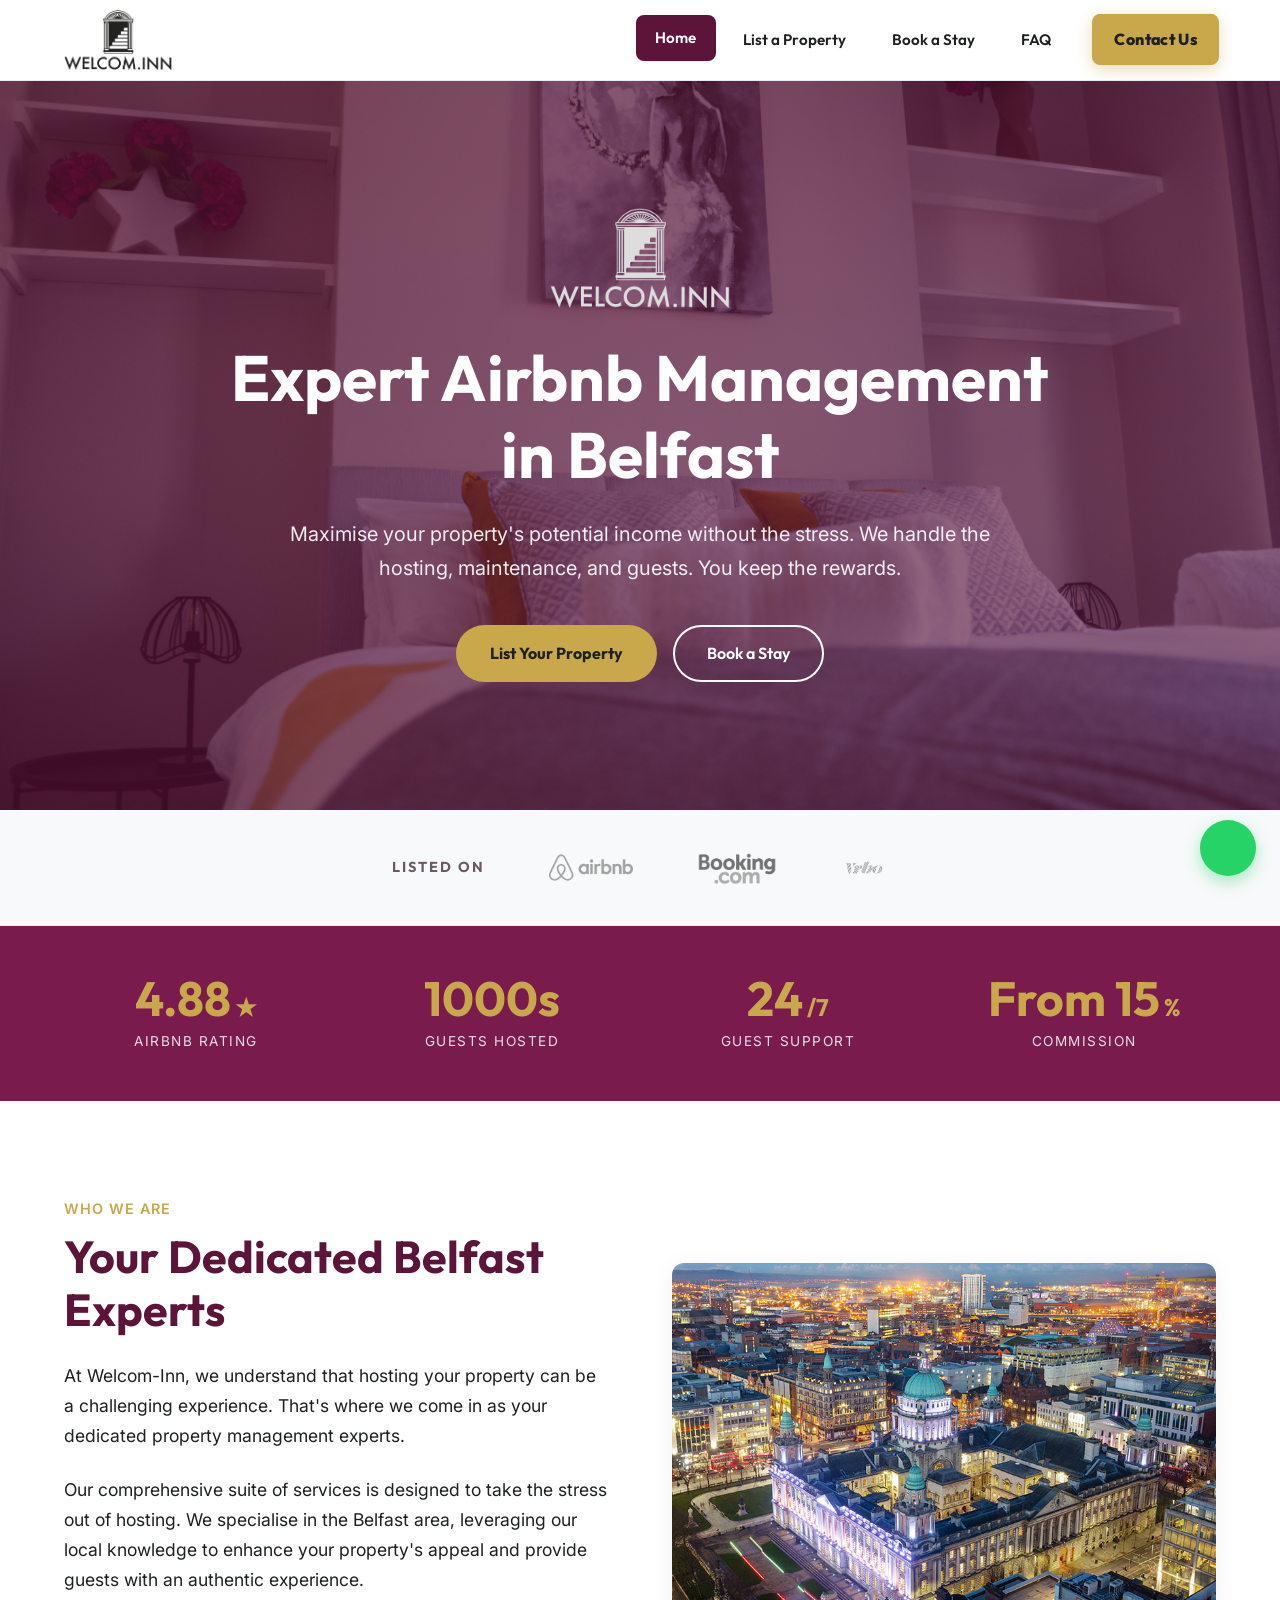
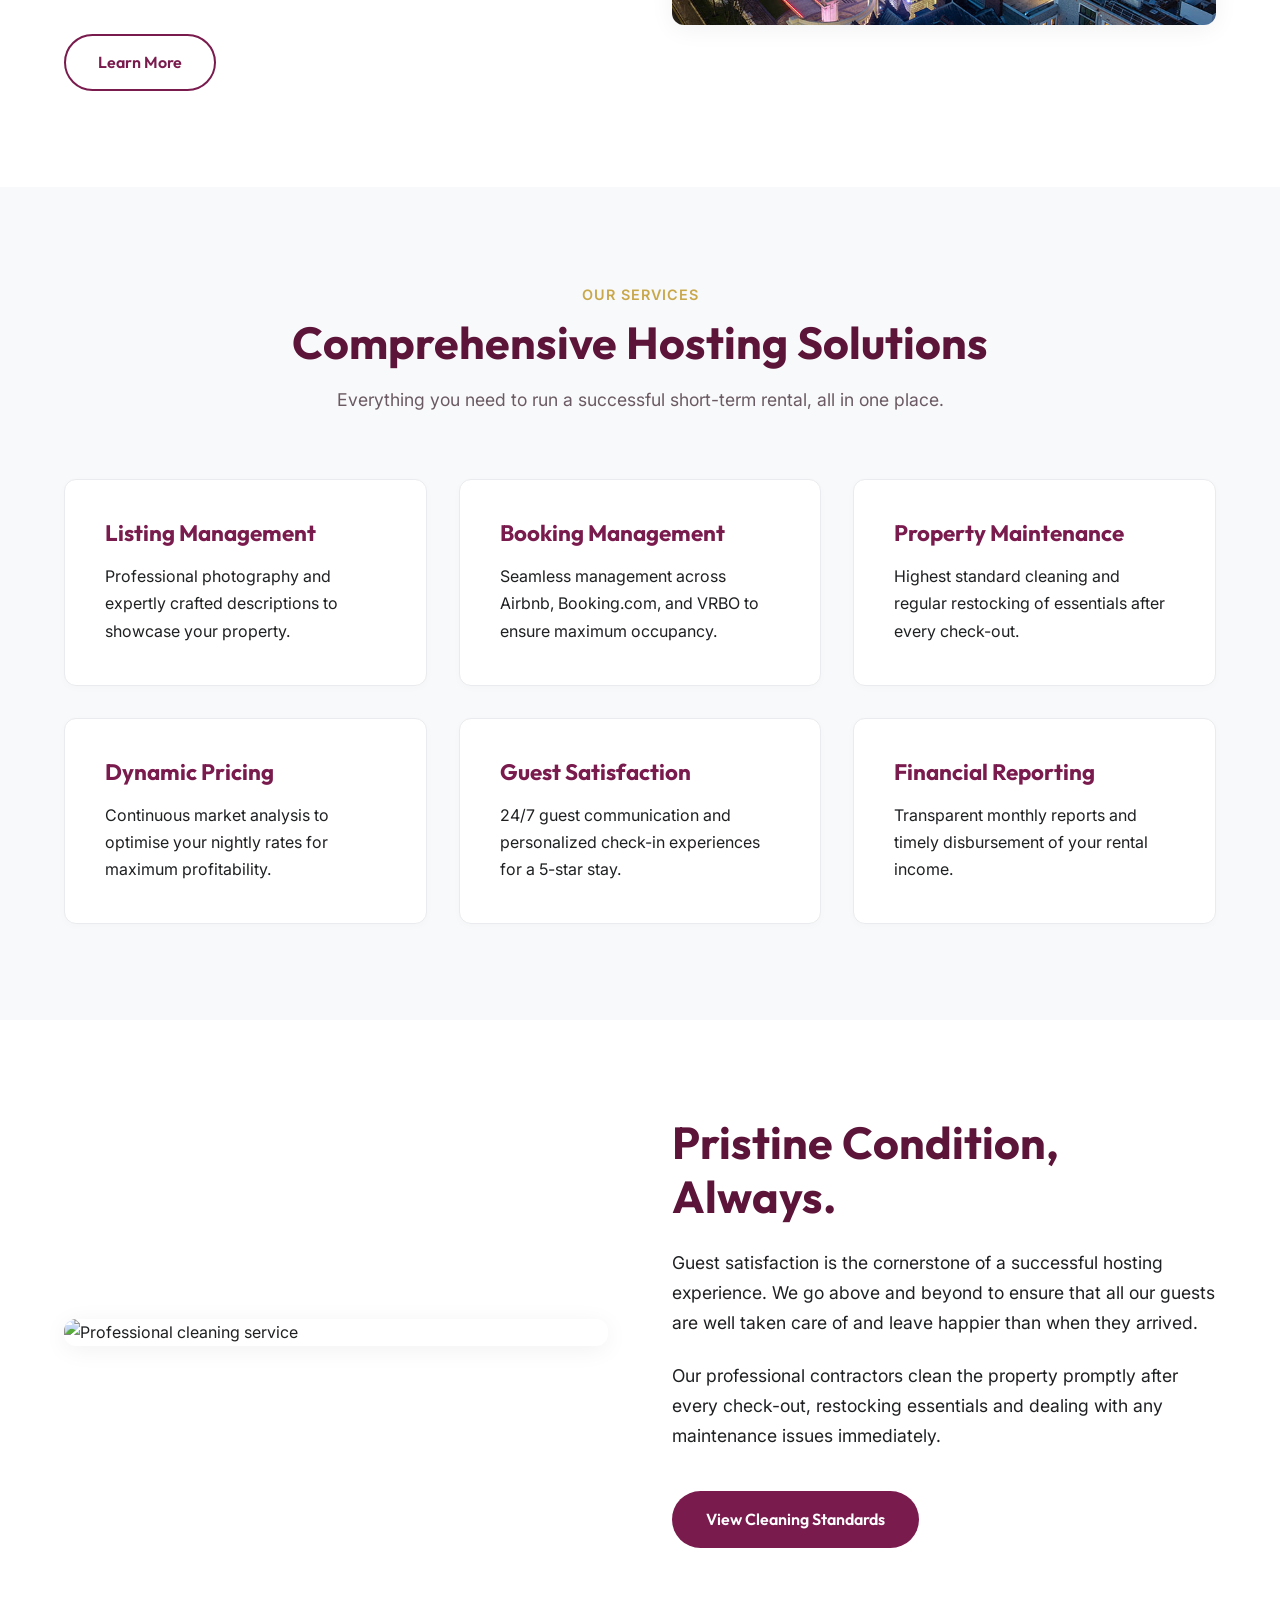
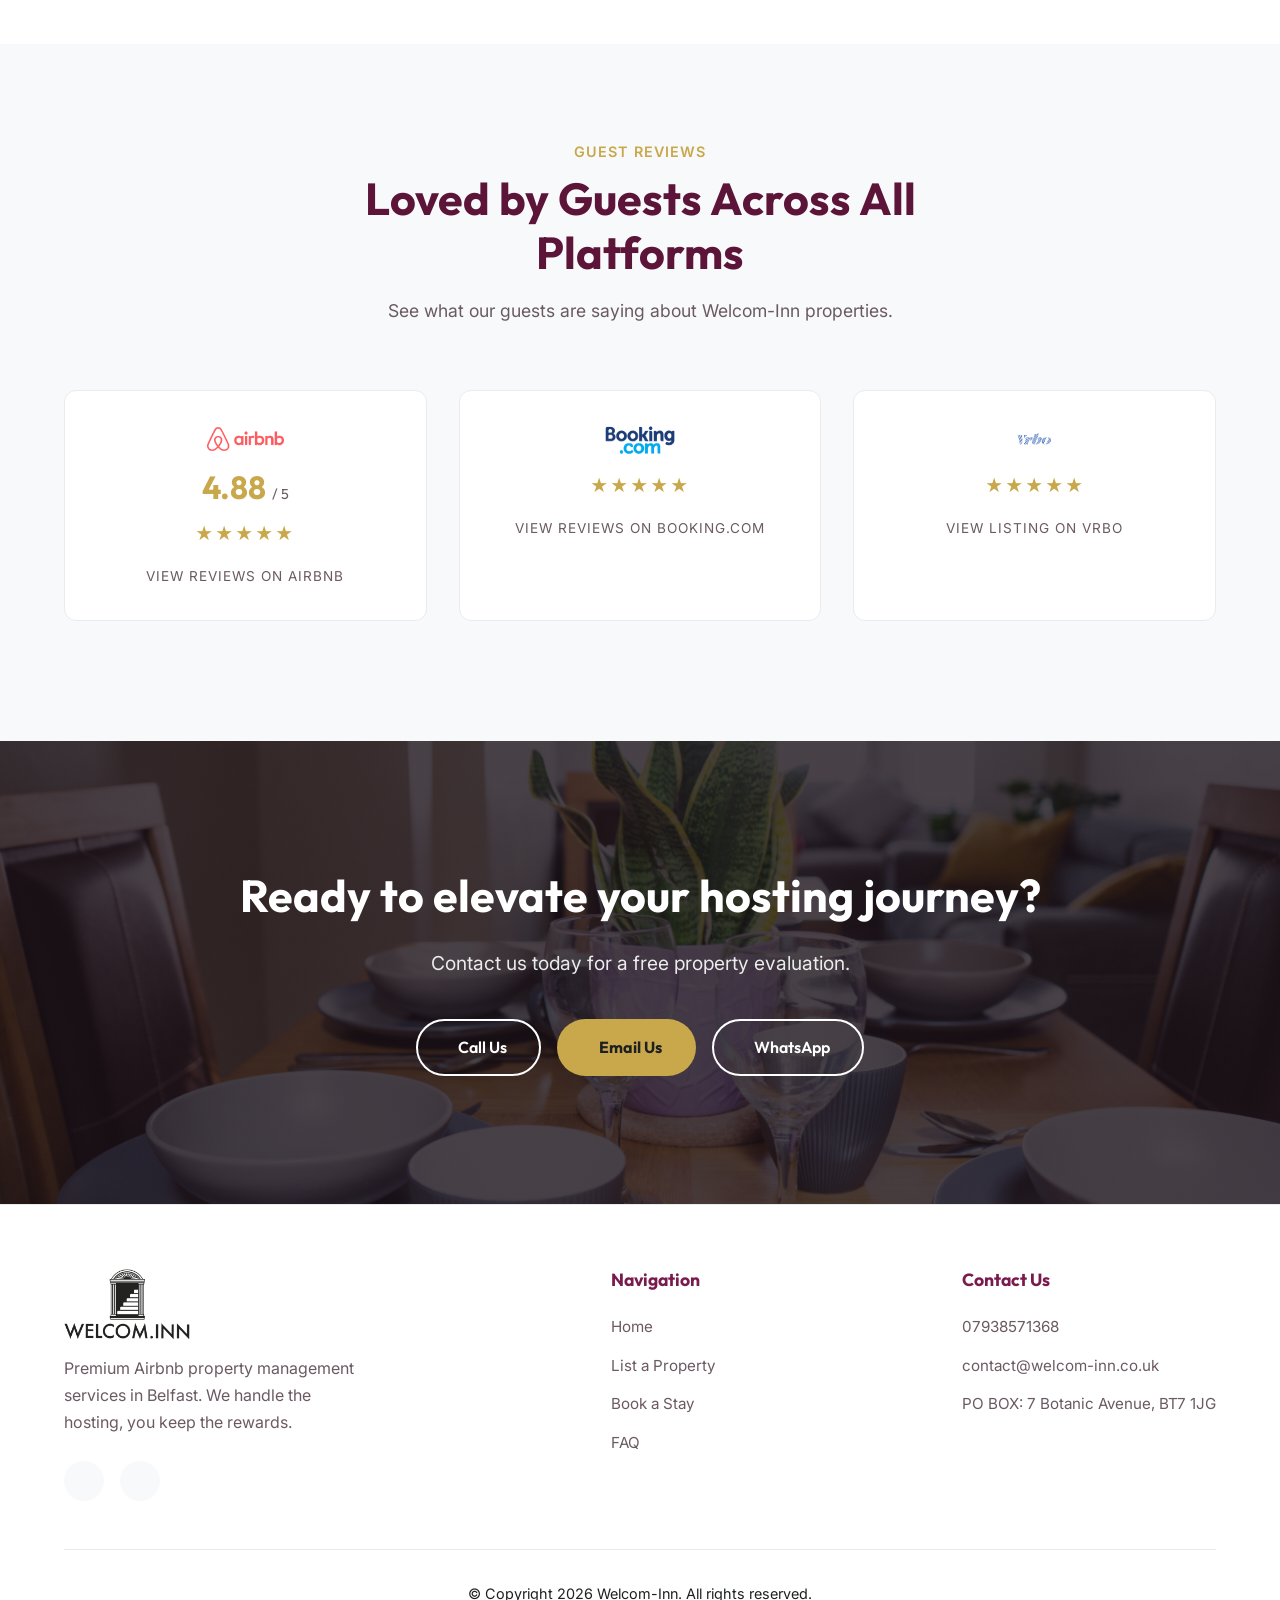
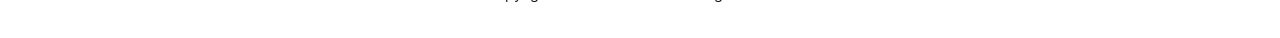
==== index.html @ 897214cd "Fix hero images, layout, reviews, contact buttons, stats bar - faq.html + properties.html hero: fix " ====
<!DOCTYPE html>
<html lang="en-GB">
<head>
  <meta charset="UTF-8">
  <meta name="viewport" content="width=device-width, initial-scale=1.0">
  <title>Welcom-Inn — Airbnb Property Management in Belfast</title>
  <meta name="description" content="Professional Airbnb management services in Belfast. Listing optimisation, guest communication, cleaning & maintenance. Keep up to 85% of your revenue.">
  <link rel="canonical" href="https://dmac2112.github.io/welcom-inn/index.html">
  <link rel="icon" href="favicon.jpg">

  <!-- Open Graph / Social Sharing -->
  <meta property="og:title" content="Welcom-Inn — Airbnb Property Management in Belfast">
  <meta property="og:description" content="Professional Airbnb management services in Belfast. Listing optimisation, guest communication, cleaning & maintenance. Keep up to 85% of your revenue.">
  <meta property="og:image" content="https://dmac2112.github.io/welcom-inn/logos/black-logo.png">
  <meta property="og:url" content="https://dmac2112.github.io/welcom-inn/index.html">
  <meta property="og:type" content="website">
  <meta name="twitter:card" content="summary_large_image">
  <meta name="twitter:title" content="Welcom-Inn — Airbnb Property Management in Belfast">
  <meta name="twitter:description" content="Professional Airbnb management services in Belfast. Keep up to 85% of your revenue.">
  <meta name="twitter:image" content="https://dmac2112.github.io/welcom-inn/logos/black-logo.png">

  <!-- Google Analytics -->
  <script async src="https://www.googletagmanager.com/gtag/js?id=G-T3C10B0TEE"></script>
  <script>
    window.dataLayer = window.dataLayer || [];
    function gtag(){dataLayer.push(arguments);}
    gtag('js', new Date());
    gtag('config', 'G-T3C10B0TEE');
  </script>

  <!-- LocalBusiness structured data -->
  <script type="application/ld+json">
  {
    "@context": "https://schema.org",
    "@type": "LocalBusiness",
    "name": "Welcom-Inn",
    "description": "Professional Airbnb property management services in Belfast. Listing optimisation, guest communication, cleaning and maintenance.",
    "url": "https://dmac2112.github.io/welcom-inn/",
    "telephone": "+44 7938 571368",
    "email": "contact@welcom-inn.co.uk",
    "image": "https://dmac2112.github.io/welcom-inn/logos/black-logo.png",
    "priceRange": "15%-22% commission",
    "address": {
      "@type": "PostalAddress",
      "streetAddress": "PO BOX, 7 Botanic Avenue",
      "addressLocality": "Belfast",
      "postalCode": "BT7 1JG",
      "addressCountry": "GB"
    },
    "areaServed": {
      "@type": "City",
      "name": "Belfast"
    },
    "openingHoursSpecification": [{
      "@type": "OpeningHoursSpecification",
      "dayOfWeek": ["Monday","Tuesday","Wednesday","Thursday","Friday","Saturday","Sunday"],
      "opens": "09:00",
      "closes": "20:00",
      "description": "Contactable hours"
    }],
    "sameAs": [
      "https://www.facebook.com/welcom.inn"
    ]
  }
  </script>

  <link rel="preconnect" href="https://fonts.googleapis.com">
  <link rel="preconnect" href="https://fonts.gstatic.com" crossorigin>
  <link href="https://fonts.googleapis.com/css2?family=Inter:wght@300;400;500;600;700&family=Outfit:wght@300;400;500;600;700&display=swap" rel="stylesheet">
  <script src="https://kit.fontawesome.com/3596ef9c88.js" crossorigin="anonymous"></script>
  <link rel="stylesheet" href="styles.css">
</head>
<body>

  <!-- Navigation -->
  <nav class="nav" id="navbar">
    <div class="container">
      <a href="index.html" class="nav__logo">
        <img src="logos/black-logo.png" alt="Welcom-Inn">
      </a>
      <button class="nav__toggle" id="mobile-menu-btn" aria-label="Toggle menu">
        <i class="fa-solid fa-bars"></i>
      </button>
      <div class="nav__links">
        <a href="index.html" class="active">Home</a>
        <a href="work.html">List a Property</a>
        <a href="properties.html">Book a Stay</a>
        <a href="faq.html">FAQ</a>
        <a href="mailto:contact@welcom-inn.co.uk" class="btn btn--primary nav__cta">Contact Us</a>
      </div>
    </div>
  </nav>

  <!-- Hero Section -->
  <header class="hero">
    <img src="pictures/background.jpg" alt="Belfast Property" class="hero__bg">
    <div class="container reveal">
      <img src="logos/white-logo.png" alt="Welcom-Inn" style="height: 100px; margin-bottom: 2rem;">
      <h1>Expert Airbnb Management in Belfast</h1>
      <p>Maximise your property's potential income without the stress. We handle the hosting, maintenance, and guests. You keep the rewards.</p>
      <div class="hero__actions">
        <a href="work.html" class="btn btn--gold">List Your Property</a>
        <a href="properties.html" class="btn btn--outline-white">Book a Stay</a>
      </div>
    </div>
  </header>

  <!-- Trust Bar -->
  <div class="trust-bar">
    <div class="container">
      <h4 style="color: var(--muted); text-transform: uppercase; letter-spacing: 2px; font-size: 0.9rem;">Listed On</h4>
      <div class="trust-bar__logos">
        <img src="pictures/listing/airbnb-logo.png" alt="Airbnb" loading="lazy">
        <img src="pictures/listing/booking-logo.png" alt="Booking.com" loading="lazy">
        <img src="pictures/listing/vrbo-logo.png" alt="VRBO" loading="lazy">
      </div>
    </div>
  </div>

  <!-- Stats Bar -->
  <section class="stats-bar reveal">
    <div class="container">
      <div class="stats-bar__grid">
        <div class="stats-bar__item">
          <div class="stats-bar__num">4.88<span>★</span></div>
          <div class="stats-bar__label">Airbnb Rating</div>
        </div>
        <div class="stats-bar__item">
          <div class="stats-bar__num">1000s</div>
          <div class="stats-bar__label">Guests Hosted</div>
        </div>
        <div class="stats-bar__item">
          <div class="stats-bar__num">24<span>/7</span></div>
          <div class="stats-bar__label">Guest Support</div>
        </div>
        <div class="stats-bar__item">
          <div class="stats-bar__num">From 15<span>%</span></div>
          <div class="stats-bar__label">Commission</div>
        </div>
      </div>
    </div>
  </section>

  <!-- About Section -->
  <section class="section">
    <div class="container split-section reveal">
      <div class="split-section__content">
        <span style="color: var(--gold); font-weight: 600; text-transform: uppercase; font-size: 0.9rem; letter-spacing: 1px; display: block; margin-bottom: 0.5rem;">Who We Are</span>
        <h2>Your Dedicated Belfast Experts</h2>
        <p>At Welcom-Inn, we understand that hosting your property can be a challenging experience. That's where we come in as your dedicated property management experts.</p>
        <p>Our comprehensive suite of services is designed to take the stress out of hosting. We specialise in the Belfast area, leveraging our local knowledge to enhance your property's appeal and provide guests with an authentic experience.</p>
        <a href="work.html" class="btn btn--outline" style="margin-top: 1rem;">Learn More</a>
      </div>
      <div class="split-section__image">
        <img src="pictures/belfast.jpg" alt="Belfast Cityscape" loading="lazy">
      </div>
    </div>
  </section>

  <!-- Services Grid -->
  <section class="section section--alt">
    <div class="container">
      <div class="section-header reveal">
        <span style="color: var(--gold); font-weight: 600; text-transform: uppercase; font-size: 0.9rem; letter-spacing: 1px; display: block; margin-bottom: 0.5rem;">Our Services</span>
        <h2>Comprehensive Hosting Solutions</h2>
        <p>Everything you need to run a successful short-term rental, all in one place.</p>
      </div>
      
      <div class="services-grid">
        <div class="service-card reveal">
          <i class="fa-solid fa-list-check"></i>
          <h3>Listing Management</h3>
          <p>Professional photography and expertly crafted descriptions to showcase your property.</p>
        </div>
        <div class="service-card reveal">
          <i class="fa-solid fa-calendar-check"></i>
          <h3>Booking Management</h3>
          <p>Seamless management across Airbnb, Booking.com, and VRBO to ensure maximum occupancy.</p>
        </div>
        <div class="service-card reveal">
          <i class="fa-solid fa-spray-can-sparkles"></i>
          <h3>Property Maintenance</h3>
          <p>Highest standard cleaning and regular restocking of essentials after every check-out.</p>
        </div>
        <div class="service-card reveal">
          <i class="fa-solid fa-chart-line"></i>
          <h3>Dynamic Pricing</h3>
          <p>Continuous market analysis to optimise your nightly rates for maximum profitability.</p>
        </div>
        <div class="service-card reveal">
          <i class="fa-solid fa-face-smile-beam"></i>
          <h3>Guest Satisfaction</h3>
          <p>24/7 guest communication and personalized check-in experiences for a 5-star stay.</p>
        </div>
        <div class="service-card reveal">
          <i class="fa-solid fa-file-invoice-dollar"></i>
          <h3>Financial Reporting</h3>
          <p>Transparent monthly reports and timely disbursement of your rental income.</p>
        </div>
      </div>
    </div>
  </section>

  <!-- Property Care -->
  <section class="section">
    <div class="container split-section split-section--reverse reveal">
      <div class="split-section__content">
        <h2>Pristine Condition, Always.</h2>
        <p>Guest satisfaction is the cornerstone of a successful hosting experience. We go above and beyond to ensure that all our guests are well taken care of and leave happier than when they arrived.</p>
        <p>Our professional contractors clean the property promptly after every check-out, restocking essentials and dealing with any maintenance issues immediately.</p>
        <a href="work.html#cleaning" class="btn btn--primary" style="margin-top: 1rem;">View Cleaning Standards</a>
      </div>
      <div class="split-section__image">
        <img src="pictures/cleaning.jpg" alt="Professional cleaning service" loading="lazy">
      </div>
    </div>
  </section>

  <!-- Social Proof -->
  <section class="section section--alt">
    <div class="container">
      <div class="section-header reveal">
        <span style="color: var(--gold); font-weight: 600; text-transform: uppercase; font-size: 0.9rem; letter-spacing: 1px; display: block; margin-bottom: 0.5rem;">Guest Reviews</span>
        <h2>Loved by Guests Across All Platforms</h2>
        <p>See what our guests are saying about Welcom-Inn properties.</p>
      </div>

      <div class="platform-reviews reveal">
        <a href="https://www.airbnb.com/rooms/959990234714439468" target="_blank" rel="noopener" class="platform-card">
          <img src="pictures/listing/airbnb-logo.png" alt="Airbnb">
          <div class="platform-card__score">4.88 <small>/ 5</small></div>
          <div class="platform-card__stars">★★★★★</div>
          <div class="platform-card__label">View Reviews on Airbnb</div>
        </a>
        <a href="https://www.booking.com/hotel/gb/bloomfield-house-belfast1.en-gb.html" target="_blank" rel="noopener" class="platform-card">
          <img src="pictures/listing/booking-logo.png" alt="Booking.com">
          <div class="platform-card__stars">★★★★★</div>
          <div class="platform-card__label">View Reviews on Booking.com</div>
        </a>
        <a href="https://www.vrbo.com/11376937ha" target="_blank" rel="noopener" class="platform-card">
          <img src="pictures/listing/vrbo-logo.png" alt="VRBO">
          <div class="platform-card__stars">★★★★★</div>
          <div class="platform-card__label">View Listing on VRBO</div>
        </a>
      </div>
    </div>
  </section>

  <!-- CTA -->
  <section class="cta-banner reveal">
    <h2>Ready to elevate your hosting journey?</h2>
    <p>Contact us today for a free property evaluation.</p>
    <div class="cta-actions">
      <a href="tel:+447938571368" class="btn btn--outline-white"><i class="fa-solid fa-phone"></i> Call Us</a>
      <a href="mailto:contact@welcom-inn.co.uk" class="btn btn--gold"><i class="fa-solid fa-envelope"></i> Email Us</a>
      <a href="https://wa.me/+447938571368" target="_blank" rel="noopener" class="btn btn--outline-white"><i class="fa-brands fa-whatsapp"></i> WhatsApp</a>
    </div>
  </section>

  <!-- Footer -->
  <footer class="footer">
    <div class="container">
      <div class="footer__top">
        <div class="footer__brand">
          <img src="logos/black-logo.png" alt="Welcom-Inn" loading="lazy">
          <p>Premium Airbnb property management services in Belfast. We handle the hosting, you keep the rewards.</p>
          <div class="footer__socials">
            <a href="https://www.facebook.com/welcom.inn" target="_blank" aria-label="Facebook"><i class="fa-brands fa-facebook-f"></i></a>
            <a href="https://wa.me/+447938571368" target="_blank" aria-label="WhatsApp"><i class="fa-brands fa-whatsapp"></i></a>
          </div>
        </div>
        
        <div class="footer__links">
          <h4>Navigation</h4>
          <ul>
            <li><a href="index.html">Home</a></li>
            <li><a href="work.html">List a Property</a></li>
            <li><a href="properties.html">Book a Stay</a></li>
            <li><a href="faq.html">FAQ</a></li>
          </ul>
        </div>
        
        <div class="footer__links">
          <h4>Contact Us</h4>
          <ul>
            <li><a href="tel:+447938571368"><i class="fa-solid fa-phone"></i> 07938571368</a></li>
            <li><a href="mailto:contact@welcom-inn.co.uk"><i class="fa-solid fa-envelope"></i> contact@welcom-inn.co.uk</a></li>
            <li><i class="fa-solid fa-location-dot"></i> PO BOX: 7 Botanic Avenue, BT7 1JG</li>
          </ul>
        </div>
      </div>
      
      <div class="footer__bottom">
        <p>&copy; Copyright 2026 Welcom-Inn. All rights reserved.</p>
      </div>
    </div>
  </footer>

  <a href="https://wa.me/+447938571368" class="whatsapp-float" target="_blank" rel="noopener" aria-label="Contact us on WhatsApp">
    <i class="fa-brands fa-whatsapp"></i>
  </a>

  <script src="main.js"></script>
</body>
</html>
---- styles.css ----
/* =============================================
   WELCOM-INN 2026 — Design System
   Palette: White, Deep Plum, Gold Accent
   ============================================= */

:root {
  --plum:        #7A1B4E;
  --plum-dark:   #5C1539;
  --plum-light:  #9B2D64;
  --gold:        #C9A84C;
  --gold-light:  #E8C66A;
  --white:       #ffffff;
  --surface:     #f8f9fa;
  --text:        #1f2022;
  --muted:       #6B5A63;
  --border:      #eaebee;
  --shadow:      0 4px 24px rgba(0,0,0,0.06);
  --shadow-hover: 0 12px 32px rgba(0,0,0,0.12);
  --radius:      12px;
  --transition:  0.25s ease;
}

*, *::before, *::after { box-sizing: border-box; margin: 0; padding: 0; }

html { scroll-behavior: smooth; font-size: 16px; }

body {
  font-family: 'Inter', sans-serif;
  color: var(--text);
  background: var(--white);
  line-height: 1.7;
  overflow-x: hidden;
}

img { max-width: 100%; display: block; }
a { color: inherit; text-decoration: none; }
ul { list-style: none; }

/* ── Typography ── */
h1, h2, h3, h4, h5, h6 { font-family: 'Outfit', sans-serif; line-height: 1.2; font-weight: 700; color: var(--plum-dark); }
h1 { font-size: clamp(2.5rem, 5vw, 4rem); }
h2 { font-size: clamp(1.8rem, 4vw, 2.8rem); }
h3 { font-size: 1.4rem; }
h4 { font-size: 1.1rem; }
p  { color: var(--text); }

/* ── Layout ── */
.container { max-width: 1200px; margin: 0 auto; padding: 0 1.5rem; }
.section { padding: 6rem 0; }
.section--alt { background: var(--surface); }
.section--dark { background: var(--plum-dark); color: var(--white); }
.section--dark h2, .section--dark h3 { color: var(--white); }
.section--dark p { color: rgba(255,255,255,0.85); }

.section-header { text-align: center; max-width: 700px; margin: 0 auto 4rem; }
.section-header h2 { margin-bottom: 1rem; }
.section-header p { color: var(--muted); font-size: 1.1rem; }

/* ── Buttons ── */
.btn {
  display: inline-flex;
  align-items: center;
  justify-content: center;
  gap: 0.5rem;
  padding: 0.8rem 2rem;
  border-radius: 50px;
  font-family: 'Outfit', sans-serif;
  font-weight: 600;
  font-size: 1rem;
  cursor: pointer;
  border: 2px solid transparent;
  transition: transform var(--transition), box-shadow var(--transition), background var(--transition), color var(--transition);
}
.btn:hover { transform: translateY(-2px); box-shadow: var(--shadow-hover); }

.btn--primary { background: var(--plum); color: var(--white); }
.btn--primary:hover { background: var(--plum-dark); color: var(--white); }

.btn--gold { background: var(--gold); color: var(--text); font-weight: 700; }
.btn--gold:hover { background: var(--gold-light); color: var(--text); }

.btn--outline { background: transparent; color: var(--plum); border-color: var(--plum); }
.btn--outline:hover { background: var(--plum); color: var(--white); }

.btn--outline-white { background: transparent; color: var(--white); border-color: var(--white); }
.btn--outline-white:hover { background: var(--white); color: var(--plum-dark); }

/* ── Navigation ── */
.nav {
  position: fixed;
  top: 0; left: 0; right: 0;
  z-index: 1000;
  background: var(--white);
  border-bottom: 1px solid var(--border);
  transition: box-shadow var(--transition), transform 0.3s ease;
}
.nav.scrolled { box-shadow: var(--shadow); }
@media (max-width: 900px) {
  .nav--hidden { transform: translateY(-100%); }
}

.nav .container {
  display: flex;
  align-items: center;
  justify-content: space-between;
  height: 80px;
}

.nav__logo img { height: 60px; object-fit: contain; }

.nav__toggle {
  display: none;
  font-size: 1.8rem;
  color: var(--plum-dark);
  cursor: pointer;
  background: none;
  border: none;
}

.nav__links { display: flex; align-items: center; gap: 0.5rem; }
.nav__links a {
  padding: 0.6rem 1.2rem;
  font-size: 0.95rem;
  font-family: 'Outfit', sans-serif;
  font-weight: 600;
  color: var(--text);
  border-radius: 8px;
  transition: color var(--transition), background var(--transition), transform var(--transition);
}
.nav__links a:not(.nav__cta):hover, .nav__links a.active:not(.nav__cta) { 
  color: var(--white); 
  background: var(--plum-dark); 
  transform: translateY(-2px);
}

.nav__cta { 
  margin-left: 1rem; 
  background: var(--gold) !important;
  color: var(--text) !important;
  font-weight: 800 !important;
  box-shadow: 0 4px 15px rgba(201, 168, 76, 0.4);
  transform: scale(1.05);
}
.nav__cta:hover {
  background: var(--gold-light) !important;
  box-shadow: 0 8px 25px rgba(201, 168, 76, 0.6);
  transform: scale(1.1) translateY(-2px);
}

/* ── Hero Section ── */
.hero {
  position: relative;
  min-height: 90vh;
  display: flex;
  align-items: center;
  padding-top: 80px; /* Offset for nav */
  background: var(--plum-dark);
  color: var(--white);
  overflow: hidden;
}

.hero__bg {
  position: absolute;
  top: 0; left: 0; width: 100%; height: 100%;
  object-fit: cover;
  opacity: 0.35; /* Sharp image, no pink gradient, just dark opacity to make text readable */
  z-index: 1;
}

.hero .container {
  position: relative;
  z-index: 2;
  display: flex;
  flex-direction: column;
  align-items: center;
  text-align: center;
  max-width: 900px;
}

.hero h1 { color: var(--white); margin-bottom: 1.5rem; }
.hero p { color: rgba(255,255,255,0.9); font-size: 1.25rem; margin-bottom: 2.5rem; max-width: 700px; }
.hero__actions { display: flex; gap: 1rem; justify-content: center; flex-wrap: wrap; }

/* ── Trust Bar ── */
.trust-bar {
  background: var(--surface);
  padding: 2.5rem 0;
  border-bottom: 1px solid var(--border);
}
.trust-bar .container {
  display: flex;
  align-items: center;
  justify-content: center;
  gap: 4rem;
  flex-wrap: wrap;
}
.trust-bar__logos { display: flex; align-items: center; gap: 4rem; }
.trust-bar img { height: 35px; opacity: 0.7; filter: grayscale(100%); transition: all var(--transition); }
.trust-bar img:hover { opacity: 1; filter: grayscale(0%); }

/* ── About Split Section ── */
.split-section {
  display: flex;
  align-items: center;
  gap: 4rem;
}
.split-section--reverse { flex-direction: row-reverse; }
.split-section__content { flex: 1; }
.split-section__content h2 { margin-bottom: 1.5rem; }
.split-section__content p { margin-bottom: 1.5rem; font-size: 1.1rem; }

.split-section__image { flex: 1; position: relative; }
.split-section__image img {
  width: 100%;
  border-radius: var(--radius);
  box-shadow: var(--shadow);
}

/* ── Services Grid ── */
.services-grid {
  display: grid;
  grid-template-columns: repeat(auto-fit, minmax(320px, 1fr));
  gap: 2rem;
}
.service-card {
  background: var(--white);
  padding: 2.5rem;
  border-radius: var(--radius);
  border: 1px solid var(--border);
  box-shadow: 0 2px 8px rgba(0,0,0,0.02);
  transition: transform var(--transition), box-shadow var(--transition);
}
.service-card:hover { transform: translateY(-5px); box-shadow: var(--shadow-hover); }
.service-card i { font-size: 2.5rem; color: var(--gold); margin-bottom: 1.5rem; }
.service-card h3 { margin-bottom: 1rem; color: var(--plum); }

/* ── Properties Grid ── */
.properties-grid {
  display: grid;
  grid-template-columns: repeat(auto-fit, minmax(340px, 1fr));
  gap: 2.5rem;
}
.property-card {
  background: var(--white);
  border-radius: var(--radius);
  overflow: hidden;
  box-shadow: var(--shadow);
  border: 1px solid var(--border);
  transition: transform var(--transition);
}
.property-card:hover { transform: translateY(-5px); }
.property-card__img { height: 240px; overflow: hidden; }
.property-card__img img { width: 100%; height: 100%; object-fit: cover; transition: transform 0.5s ease; }
.property-card:hover .property-card__img img { transform: scale(1.05); }
.property-card__content { padding: 2rem; }
.property-card__content h3 { margin-bottom: 0.5rem; color: var(--plum); }
.property-card__meta { display: flex; gap: 1rem; color: var(--muted); font-size: 0.9rem; margin-bottom: 1.5rem; }
.property-card__meta span { display: flex; align-items: center; gap: 0.4rem; }
.property-card__actions { display: flex; gap: 1rem; }

/* ── Reviews ── */
.reviews-grid {
  display: grid;
  grid-template-columns: repeat(auto-fit, minmax(300px, 1fr));
  gap: 2rem;
}
.review-card {
  background: var(--surface);
  padding: 2rem;
  border-radius: var(--radius);
  border: 1px solid var(--border);
}
.review-card__stars { color: var(--gold); margin-bottom: 1rem; font-size: 1.2rem; }
.review-card p { font-style: italic; margin-bottom: 1.5rem; font-size: 1.05rem; }
.review-card__author { font-weight: 600; font-family: 'Outfit', sans-serif; color: var(--plum); }

/* ── Review Screenshots ── */
.reviews-screenshots {
  display: grid;
  grid-template-columns: repeat(auto-fit, minmax(320px, 1fr));
  gap: 2rem;
}
.review-screenshot {
  position: relative;
  display: block;
  background: var(--white);
  border-radius: var(--radius);
  overflow: hidden;
  border: 1px solid var(--border);
  transition: var(--transition);
  text-decoration: none;
}
.review-screenshot:hover {
  transform: translateY(-4px);
  box-shadow: var(--shadow);
}
.review-screenshot img {
  width: 100%;
  height: auto;
  display: block;
}
.review-screenshot__cta {
  display: flex;
  align-items: center;
  justify-content: center;
  gap: 0.5rem;
  padding: 1rem;
  background: var(--plum);
  color: var(--white);
  font-weight: 600;
  font-family: 'Outfit', sans-serif;
}

/* ── Stats Bar ── */
.stats-bar {
  background: var(--plum);
  color: var(--white);
  padding: 3rem 0;
}
.stats-bar__grid {
  display: grid;
  grid-template-columns: repeat(4, 1fr);
  gap: 2rem;
  text-align: center;
}
.stats-bar__num {
  font-family: 'Outfit', sans-serif;
  font-size: 3rem;
  font-weight: 700;
  color: var(--gold);
  line-height: 1;
  margin-bottom: 0.5rem;
}
.stats-bar__num span {
  font-size: 1.5rem;
  margin-left: 0.25rem;
}
.stats-bar__label {
  text-transform: uppercase;
  letter-spacing: 1.5px;
  font-size: 0.85rem;
  color: var(--white);
  opacity: 0.85;
}
@media (max-width: 768px) {
  .stats-bar__grid { grid-template-columns: repeat(2, 1fr); gap: 2rem 1rem; }
  .stats-bar__num { font-size: 2.25rem; }
  .stats-bar__num span { font-size: 1.2rem; }
  .stats-bar__label { font-size: 0.75rem; }
}

/* ── CTA Banner ── */
.cta-banner {
  background: linear-gradient(rgba(26, 17, 24, 0.8), rgba(26, 17, 24, 0.8)), url('pictures/cta-picture.jpg') center/cover no-repeat;
  text-align: center;
  padding: 8rem 1.5rem;
  color: var(--white);
  width: 100%;
}
.cta-banner h2 { color: var(--white); margin-bottom: 1.5rem; }
.cta-banner p { color: rgba(255,255,255,0.9); font-size: 1.2rem; margin-bottom: 2.5rem; }
.cta-actions {
  display: flex;
  gap: 1rem;
  justify-content: center;
  flex-wrap: wrap;
}

/* ── Platform Review Cards ── */
.platform-reviews {
  display: grid;
  grid-template-columns: repeat(3, 1fr);
  gap: 2rem;
  margin-bottom: 1.5rem;
}
.platform-card {
  background: var(--white);
  border: 1px solid var(--border);
  border-radius: var(--radius);
  padding: 2rem 1.5rem;
  text-align: center;
  display: flex;
  flex-direction: column;
  align-items: center;
  gap: 1rem;
  transition: var(--transition);
}
.platform-card:hover {
  box-shadow: var(--shadow);
  transform: translateY(-3px);
}
.platform-card img {
  height: 32px;
  object-fit: contain;
}
.platform-card__score {
  font-family: 'Outfit', sans-serif;
  font-size: 2rem;
  font-weight: 700;
  color: var(--gold);
  line-height: 1;
}
.platform-card__score small {
  font-size: 0.9rem;
  color: var(--muted);
  font-weight: 400;
}
.platform-card__stars {
  color: var(--gold);
  font-size: 1.1rem;
  letter-spacing: 2px;
}
.platform-card__label {
  font-size: 0.85rem;
  color: var(--muted);
  text-transform: uppercase;
  letter-spacing: 1px;
}
@media (max-width: 768px) {
  .platform-reviews { grid-template-columns: 1fr; gap: 1rem; }
}

/* ── Footer ── */
.footer {
  background: var(--white);
  border-top: 1px solid var(--border);
  padding: 4rem 0 2rem;
}
.footer__top {
  display: flex;
  justify-content: space-between;
  align-items: flex-start;
  flex-wrap: wrap;
  gap: 3rem;
  margin-bottom: 3rem;
}
.footer__brand img { height: 70px; margin-bottom: 1rem; }
.footer__brand p { color: var(--muted); max-width: 300px; }
.footer__links h4 { margin-bottom: 1.5rem; color: var(--plum); }
.footer__links ul { display: flex; flex-direction: column; gap: 0.8rem; }
.footer__links li { color: var(--muted); font-size: 0.95rem; }
.footer__links a { color: var(--muted); transition: color var(--transition); }
.footer__links a:hover { color: var(--plum); }
.footer__socials { display: flex; gap: 1rem; margin-top: 1.5rem; }
.footer__socials a { width: 40px; height: 40px; border-radius: 50%; background: var(--surface); display: flex; align-items: center; justify-content: center; color: var(--plum); transition: all var(--transition); }
.footer__socials a:hover { background: var(--plum); color: var(--white); }

.footer__bottom {
  text-align: center;
  padding-top: 2rem;
  border-top: 1px solid var(--border);
  color: var(--muted);
  font-size: 0.9rem;
}

/* ── FAQ Accordion ── */
.faq-accordion { max-width: 800px; margin: 0 auto; }
.faq-category-label {
  font-family: 'Outfit', sans-serif;
  font-weight: 700;
  font-size: 0.8rem;
  text-transform: uppercase;
  letter-spacing: 2px;
  color: var(--gold);
  margin-bottom: 1.25rem;
  display: block;
}
.faq-item {
  border: 1px solid var(--border);
  border-radius: var(--radius);
  margin-bottom: 1rem;
  background: var(--white);
  overflow: hidden;
  box-shadow: 0 2px 8px rgba(0,0,0,0.02);
  transition: box-shadow var(--transition), border-color var(--transition);
}
.faq-item:hover {
  box-shadow: var(--shadow);
  border-color: var(--plum);
}
.faq-header {
  padding: 1.5rem;
  cursor: pointer;
  display: flex;
  justify-content: space-between;
  align-items: center;
  font-weight: 700;
  font-family: 'Outfit', sans-serif;
  color: var(--plum-dark);
  background: var(--white);
  font-size: 1.1rem;
  transition: background var(--transition), color var(--transition);
}
.faq-item.active .faq-header {
  background: var(--plum-dark);
  color: var(--white);
}
.faq-body {
  padding: 0 1.5rem;
  max-height: 0;
  overflow: hidden;
  background: var(--surface);
  transition: max-height 0.15s ease, padding 0.15s ease;
}
.faq-item.active .faq-body {
  padding: 1.5rem;
  max-height: 800px;
}
.faq-icon {
  transition: transform 0.15s ease;
  color: var(--gold);
}
.faq-item.active .faq-icon {
  transform: rotate(180deg);
}

/* ── Property Modals ── */
.modal-overlay {
  position: fixed;
  top: 0; left: 0; right: 0; bottom: 0;
  background: rgba(0, 0, 0, 0.85);
  z-index: 2000;
  display: flex;
  align-items: center;
  justify-content: center;
  opacity: 0;
  visibility: hidden;
  transition: opacity 0.3s ease, visibility 0.3s ease;
}
.modal-overlay.active {
  opacity: 1;
  visibility: visible;
}
.modal-content {
  background: var(--white);
  width: 90%;
  max-width: 1000px;
  border-radius: var(--radius-lg);
  position: relative;
  overflow: hidden;
  box-shadow: 0 20px 40px rgba(0,0,0,0.3);
  transform: scale(0.95);
  transition: transform 0.3s ease;
}
.modal-overlay.active .modal-content {
  transform: scale(1);
}
.modal-close {
  position: absolute;
  top: 15px; right: 15px;
  width: 40px; height: 40px;
  background: rgba(0,0,0,0.5);
  color: var(--white);
  border: none;
  border-radius: 50%;
  font-size: 1.2rem;
  cursor: pointer;
  z-index: 10;
  display: flex; align-items: center; justify-content: center;
  transition: background 0.2s;
}
.modal-close:hover { background: rgba(0,0,0,0.8); }

.slider-container {
  position: relative;
  width: 100%;
  background: #000;
}
.slider-images {
  display: flex;
  overflow-x: auto;
  scroll-snap-type: x mandatory;
  scroll-behavior: smooth;
  scrollbar-width: none; /* Firefox */
}
.slider-images::-webkit-scrollbar { display: none; }
.slider-images img {
  width: 100%;
  flex-shrink: 0;
  scroll-snap-align: center;
  max-height: 70vh;
  object-fit: contain;
}
.slider-btn {
  position: absolute;
  top: 50%; transform: translateY(-50%);
  width: 50px; height: 50px;
  background: rgba(255,255,255,0.9);
  color: var(--plum-dark);
  border: none;
  border-radius: 50%;
  font-size: 1.5rem;
  cursor: pointer;
  z-index: 5;
  display: flex; align-items: center; justify-content: center;
  box-shadow: var(--shadow);
  transition: background 0.2s, color 0.2s;
}
.slider-btn:hover { background: var(--plum); color: var(--white); }
.slider-prev { left: 15px; }
.slider-next { right: 15px; }

/* ── Breadcrumbs ── */
.breadcrumb {
  background: var(--surface);
  border-bottom: 1px solid var(--border);
  padding: 0.9rem 0;
  font-size: 0.9rem;
}
.breadcrumb ol {
  display: flex;
  flex-wrap: wrap;
  gap: 0.5rem;
  align-items: center;
  list-style: none;
}
.breadcrumb li { color: var(--muted); }
.breadcrumb li:not(:last-child)::after {
  content: '/';
  margin-left: 0.5rem;
  color: var(--border);
}
.breadcrumb a {
  color: var(--plum);
  font-family: 'Outfit', sans-serif;
  font-weight: 600;
  transition: color var(--transition);
}
.breadcrumb a:hover { color: var(--plum-dark); text-decoration: underline; }
.breadcrumb li[aria-current="page"] {
  color: var(--text);
  font-family: 'Outfit', sans-serif;
  font-weight: 600;
}

/* ── How It Works Process Steps ── */
.process-steps {
  display: grid;
  grid-template-columns: repeat(auto-fit, minmax(220px, 1fr));
  gap: 2rem;
  counter-reset: step;
}
.process-step {
  position: relative;
  background: var(--white);
  padding: 2.5rem 1.5rem 2rem;
  border-radius: var(--radius);
  border: 1px solid var(--border);
  text-align: center;
  transition: transform var(--transition), box-shadow var(--transition);
}
.process-step:hover { transform: translateY(-5px); box-shadow: var(--shadow-hover); }
.process-step__num {
  position: absolute;
  top: -22px;
  left: 50%;
  transform: translateX(-50%);
  width: 44px;
  height: 44px;
  border-radius: 50%;
  background: var(--gold);
  color: var(--plum-dark);
  font-family: 'Outfit', sans-serif;
  font-weight: 800;
  font-size: 1.2rem;
  display: flex;
  align-items: center;
  justify-content: center;
  box-shadow: 0 4px 12px rgba(201, 168, 76, 0.4);
}
.process-step h3 { margin: 0.5rem 0 0.75rem; color: var(--plum); font-size: 1.2rem; }
.process-step p { color: var(--muted); font-size: 0.95rem; }

/* ── WhatsApp Floating Button ── */
.whatsapp-float {
  position: fixed;
  bottom: 1.5rem;
  right: 1.5rem;
  width: 56px;
  height: 56px;
  border-radius: 50%;
  background: #25D366;
  color: var(--white);
  display: flex;
  align-items: center;
  justify-content: center;
  font-size: 1.8rem;
  box-shadow: 0 6px 16px rgba(37, 211, 102, 0.4);
  z-index: 999;
  transition: transform var(--transition), box-shadow var(--transition);
}
.whatsapp-float:hover {
  transform: translateY(-3px) scale(1.05);
  box-shadow: 0 10px 24px rgba(37, 211, 102, 0.55);
  color: var(--white);
}
@media (max-width: 768px) {
  .whatsapp-float { width: 48px; height: 48px; font-size: 1.5rem; bottom: 1rem; right: 1rem; }
}

/* ── Animations ── */
.reveal {
  opacity: 0;
  transform: translateY(30px);
  transition: all 0.8s cubic-bezier(0.16, 1, 0.3, 1);
}
.reveal.active {
  opacity: 1;
  transform: translateY(0);
}

/* ── Responsive ── */
@media (max-width: 900px) {
  .nav__toggle { display: block; }
  
  .nav__links {
    position: fixed;
    top: 80px;
    left: 100%;
    width: 100%;
    height: calc(100vh - 80px);
    background: var(--white);
    flex-direction: column;
    align-items: center;
    padding-top: 2rem;
    gap: 1.5rem;
    transition: left 0.3s ease;
    box-shadow: inset 0 4px 10px rgba(0,0,0,0.05);
  }
  
  .nav__links.active { left: 0; }
  
  .nav__links a { font-size: 1.2rem; padding: 1rem 2rem; width: 80%; text-align: center; }
  .nav__cta { margin-left: 0; margin-top: 1rem; width: 80%; text-align: center; }

  .split-section,
  .split-section--reverse { flex-direction: column; gap: 2.5rem; }
  .split-section__content { text-align: center; }
  .split-section__image { width: 100%; }
}

@media (max-width: 768px) {
  .hero { padding-bottom: 2rem; }
  .hero .container > img { height: 65px !important; margin-bottom: 1rem !important; }
  .hero h1 { font-size: 1.8rem; margin-bottom: 1rem; }
  .hero p { font-size: 0.95rem; margin-bottom: 1.5rem; }
  .section { padding: 4rem 0; }
  .cta-banner { padding: 4rem 1.5rem; }
  .footer { padding: 2rem 0 1rem; }
  .footer__top { flex-direction: column; align-items: stretch; text-align: center; gap: 1.25rem; margin-bottom: 1.25rem; }
  .footer__brand img { margin: 0 auto 1rem; }
  .footer__brand p { max-width: 100%; }
  .footer__links { text-align: center; }
  .footer__links h4 { margin-bottom: 0.6rem; }
  .footer__links ul { gap: 0.4rem; }
  .footer__links a { display: block; text-align: center; }
  .footer__links li { text-align: center; }
  .footer__socials { justify-content: center; margin-top: 0.75rem; }
  .footer__bottom { padding-top: 1rem; }
  .property-card__img { height: 200px; }
  .trust-bar .container { flex-direction: column; gap: 1rem; }
  .trust-bar .container h4 { width: 100%; text-align: center; margin-bottom: 0; }
  .trust-bar__logos { display: flex; align-items: center; justify-content: center; gap: 2rem; flex-wrap: nowrap; }
  .trust-bar img { height: 28px; }
}
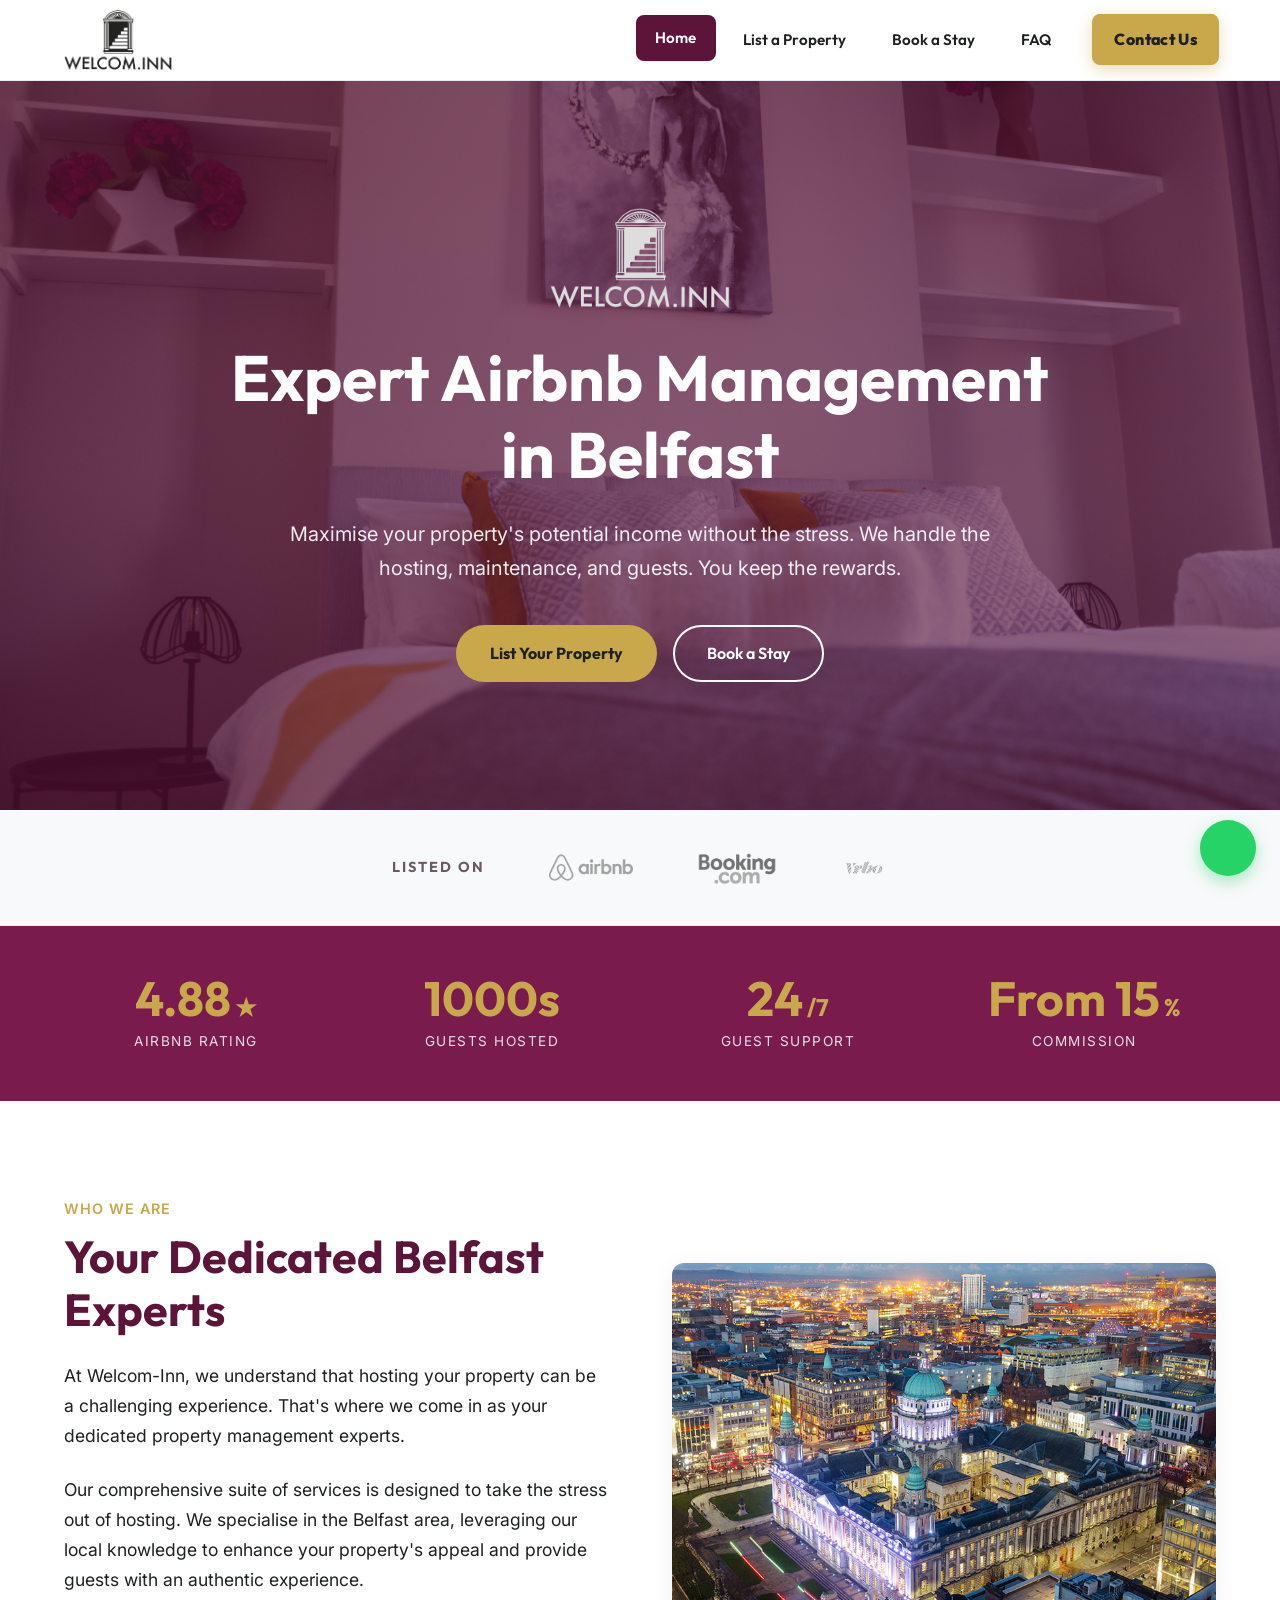
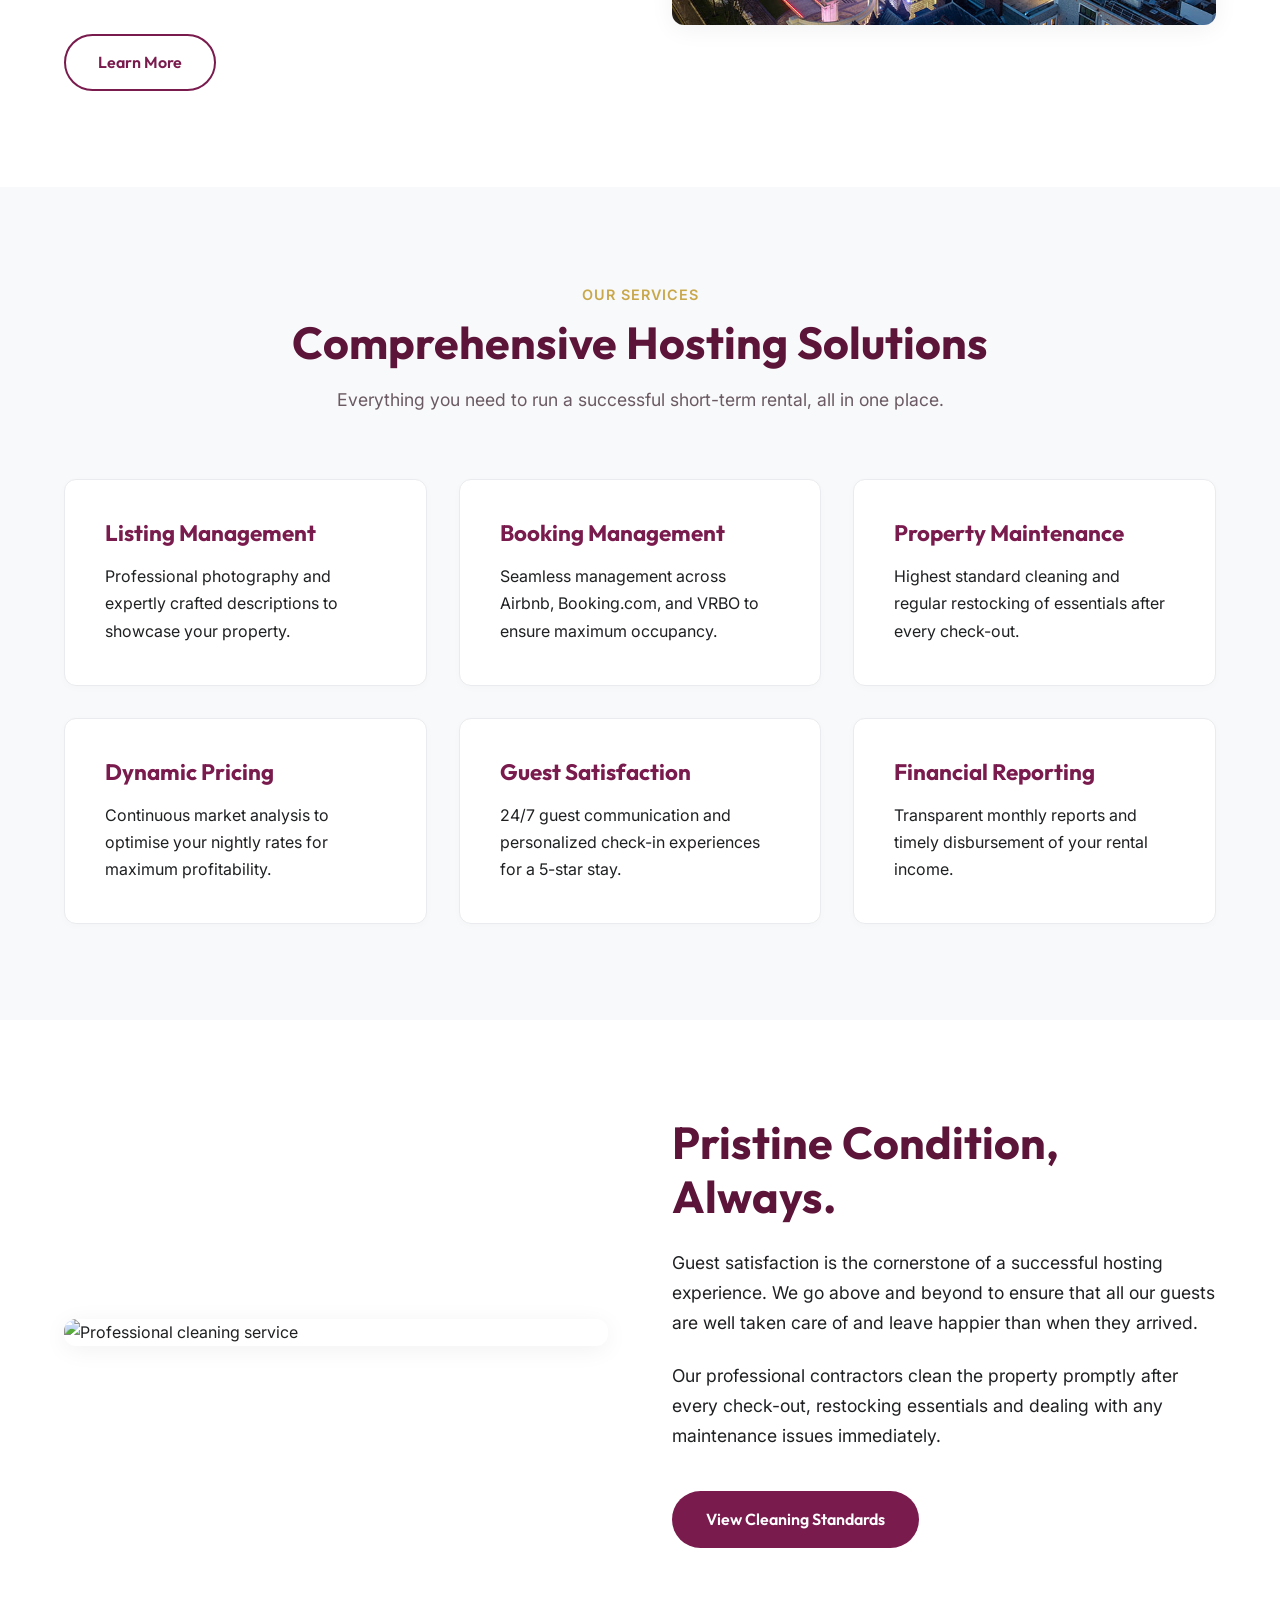
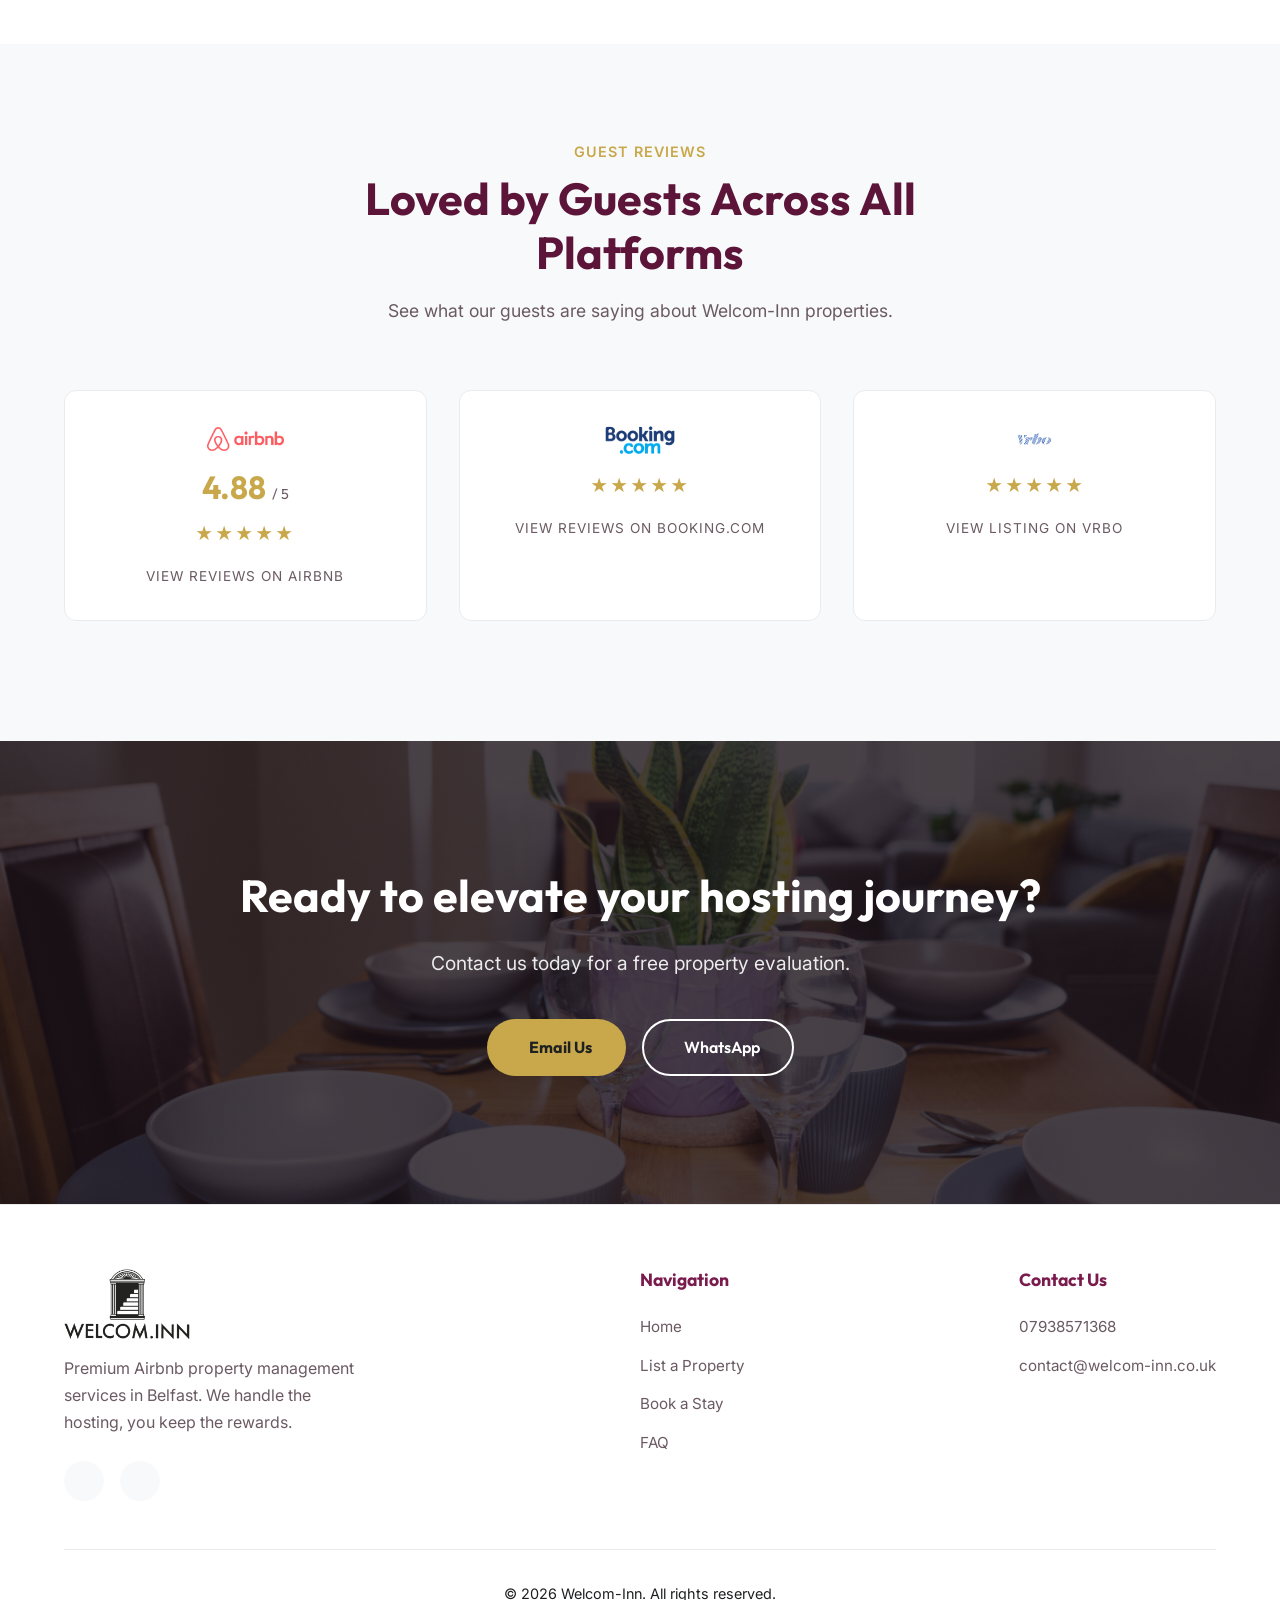
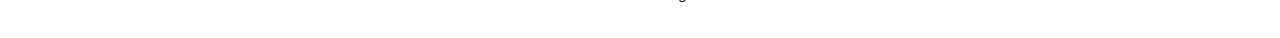
==== commit 87c22921: "Fix CTAs, pricing grid, footer spacing and content - CTA banners: reduced to 2 buttons (Email + What" ====
--- a/index.html
+++ b/index.html
@@ -251,7 +251,6 @@
     <h2>Ready to elevate your hosting journey?</h2>
     <p>Contact us today for a free property evaluation.</p>
     <div class="cta-actions">
-      <a href="tel:+447938571368" class="btn btn--outline-white"><i class="fa-solid fa-phone"></i> Call Us</a>
       <a href="mailto:contact@welcom-inn.co.uk" class="btn btn--gold"><i class="fa-solid fa-envelope"></i> Email Us</a>
       <a href="https://wa.me/+447938571368" target="_blank" rel="noopener" class="btn btn--outline-white"><i class="fa-brands fa-whatsapp"></i> WhatsApp</a>
     </div>
@@ -285,13 +284,12 @@
           <ul>
             <li><a href="tel:+447938571368"><i class="fa-solid fa-phone"></i> 07938571368</a></li>
             <li><a href="mailto:contact@welcom-inn.co.uk"><i class="fa-solid fa-envelope"></i> contact@welcom-inn.co.uk</a></li>
-            <li><i class="fa-solid fa-location-dot"></i> PO BOX: 7 Botanic Avenue, BT7 1JG</li>
           </ul>
         </div>
       </div>
       
       <div class="footer__bottom">
-        <p>&copy; Copyright 2026 Welcom-Inn. All rights reserved.</p>
+        <p>&copy; 2026 Welcom-Inn. All rights reserved.</p>
       </div>
     </div>
   </footer>
--- a/styles.css
+++ b/styles.css
@@ -364,6 +364,18 @@
   gap: 1rem;
   justify-content: center;
   flex-wrap: wrap;
+}
+
+/* ── Pricing Grid (2-col desktop, 1-col mobile) ── */
+.pricing-grid {
+  display: grid;
+  grid-template-columns: repeat(2, 1fr);
+  gap: 2rem;
+  max-width: 860px;
+  margin: 0 auto;
+}
+@media (max-width: 640px) {
+  .pricing-grid { grid-template-columns: 1fr; }
 }
 
 /* ── Platform Review Cards ── */
@@ -747,8 +759,12 @@
   .section { padding: 4rem 0; }
   .cta-banner { padding: 4rem 1.5rem; }
   .footer { padding: 2rem 0 1rem; }
-  .footer__top { flex-direction: column; align-items: stretch; text-align: center; gap: 1.25rem; margin-bottom: 1.25rem; }
-  .footer__brand img { margin: 0 auto 1rem; }
+  .footer__top { flex-direction: column; align-items: stretch; text-align: center; gap: 0.75rem; margin-bottom: 0.75rem; }
+  .footer__brand p { font-size: 0.85rem; }
+  .footer__links h4 { margin-bottom: 0.5rem; }
+  .footer__links ul { gap: 0.3rem; }
+  .footer__bottom { padding-top: 0.75rem; font-size: 0.8rem; white-space: nowrap; }
+  .footer__brand img { margin: 0 auto 0.4rem; height: 55px; }
   .footer__brand p { max-width: 100%; }
   .footer__links { text-align: center; }
   .footer__links h4 { margin-bottom: 0.6rem; }
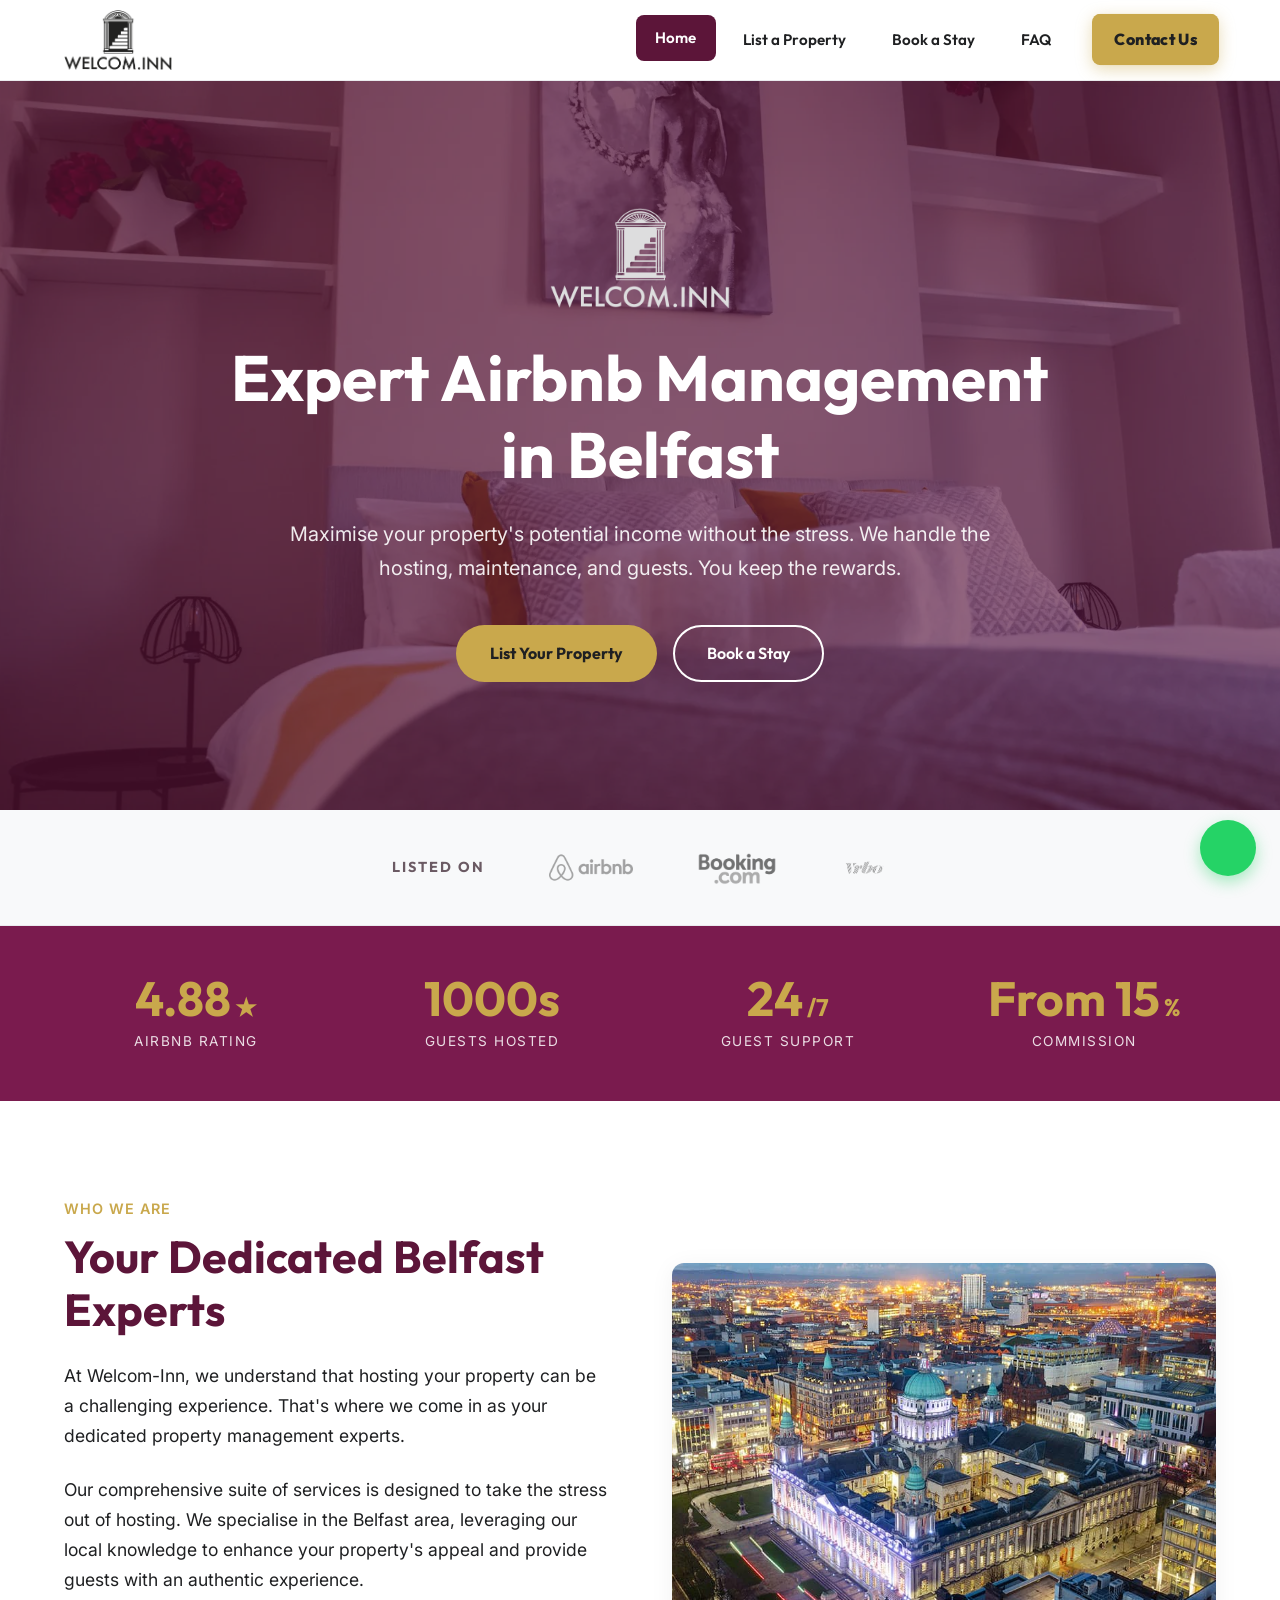
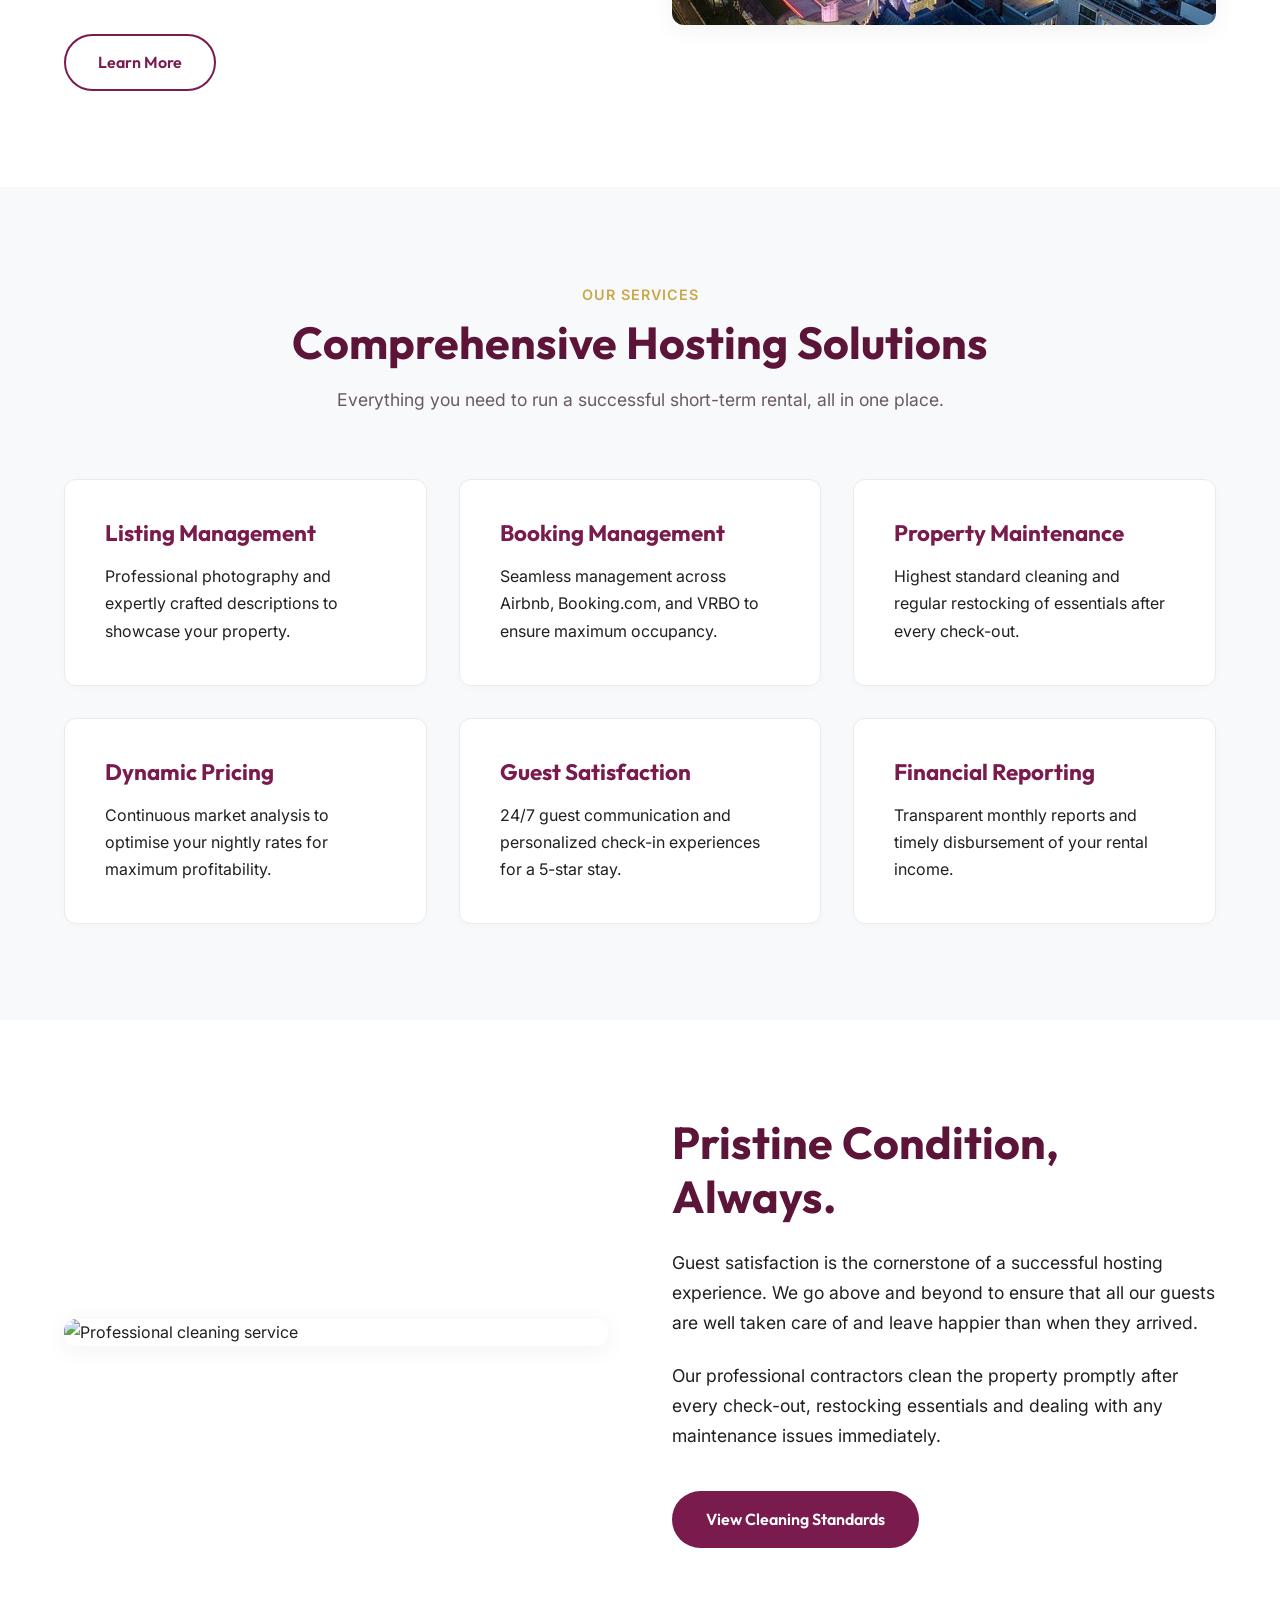
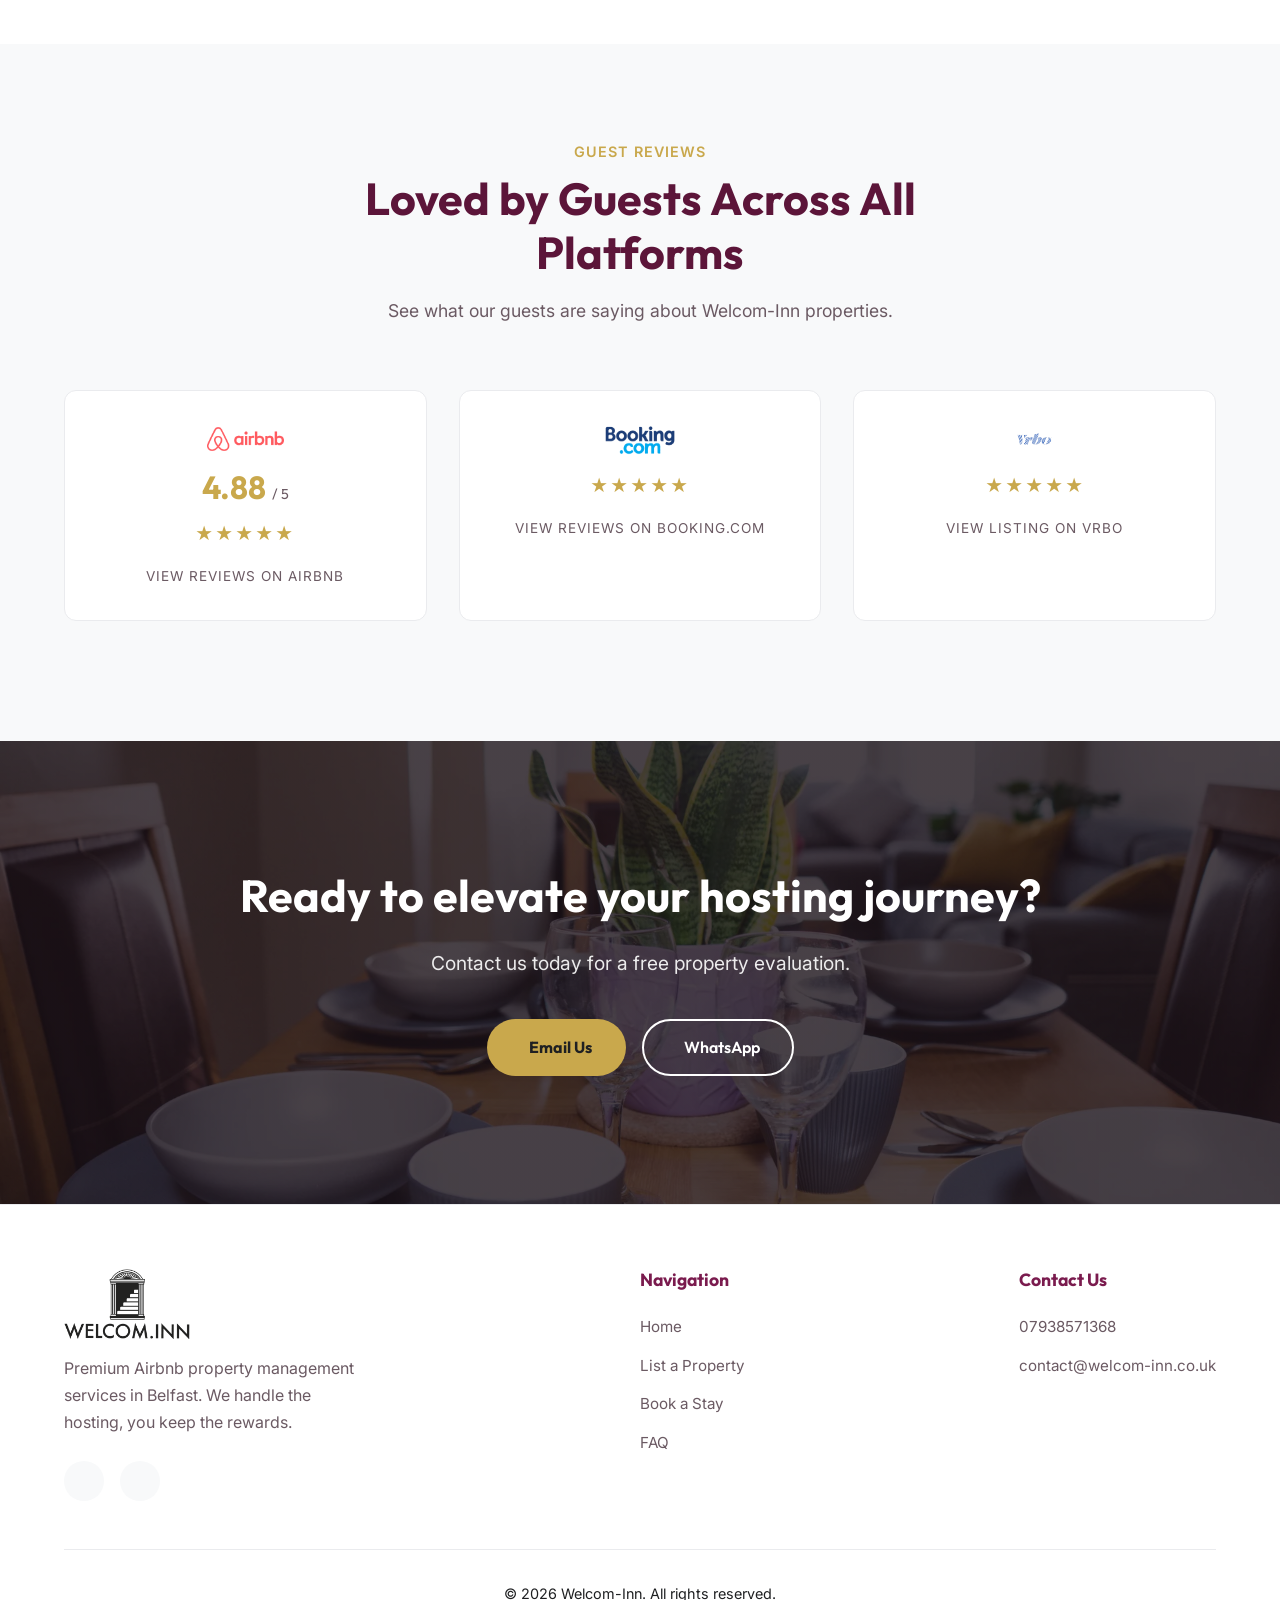
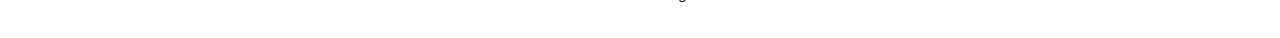
==== commit 3d097c84: "Compress all images: 99% size reduction on hero images - booking-picture: 17MB -> 156KB WebP (hero o" ====
--- a/index.html
+++ b/index.html
@@ -64,6 +64,8 @@
   }
   </script>
 
+  <link rel="preload" as="image" href="pictures/background.webp" type="image/webp">
+
   <link rel="preconnect" href="https://fonts.googleapis.com">
   <link rel="preconnect" href="https://fonts.gstatic.com" crossorigin>
   <link href="https://fonts.googleapis.com/css2?family=Inter:wght@300;400;500;600;700&family=Outfit:wght@300;400;500;600;700&display=swap" rel="stylesheet">
@@ -93,7 +95,10 @@
 
   <!-- Hero Section -->
   <header class="hero">
-    <img src="pictures/background.jpg" alt="Belfast Property" class="hero__bg">
+    <picture>
+      <source srcset="pictures/background.webp" type="image/webp">
+      <img src="pictures/background.jpg" alt="Belfast Property" class="hero__bg">
+    </picture>
     <div class="container reveal">
       <img src="logos/white-logo.png" alt="Welcom-Inn" style="height: 100px; margin-bottom: 2rem;">
       <h1>Expert Airbnb Management in Belfast</h1>
--- a/styles.css
+++ b/styles.css
@@ -351,7 +351,7 @@
 
 /* ── CTA Banner ── */
 .cta-banner {
-  background: linear-gradient(rgba(26, 17, 24, 0.8), rgba(26, 17, 24, 0.8)), url('pictures/cta-picture.jpg') center/cover no-repeat;
+  background: linear-gradient(rgba(26, 17, 24, 0.8), rgba(26, 17, 24, 0.8)), url('pictures/cta-picture.webp') center/cover no-repeat;
   text-align: center;
   padding: 8rem 1.5rem;
   color: var(--white);
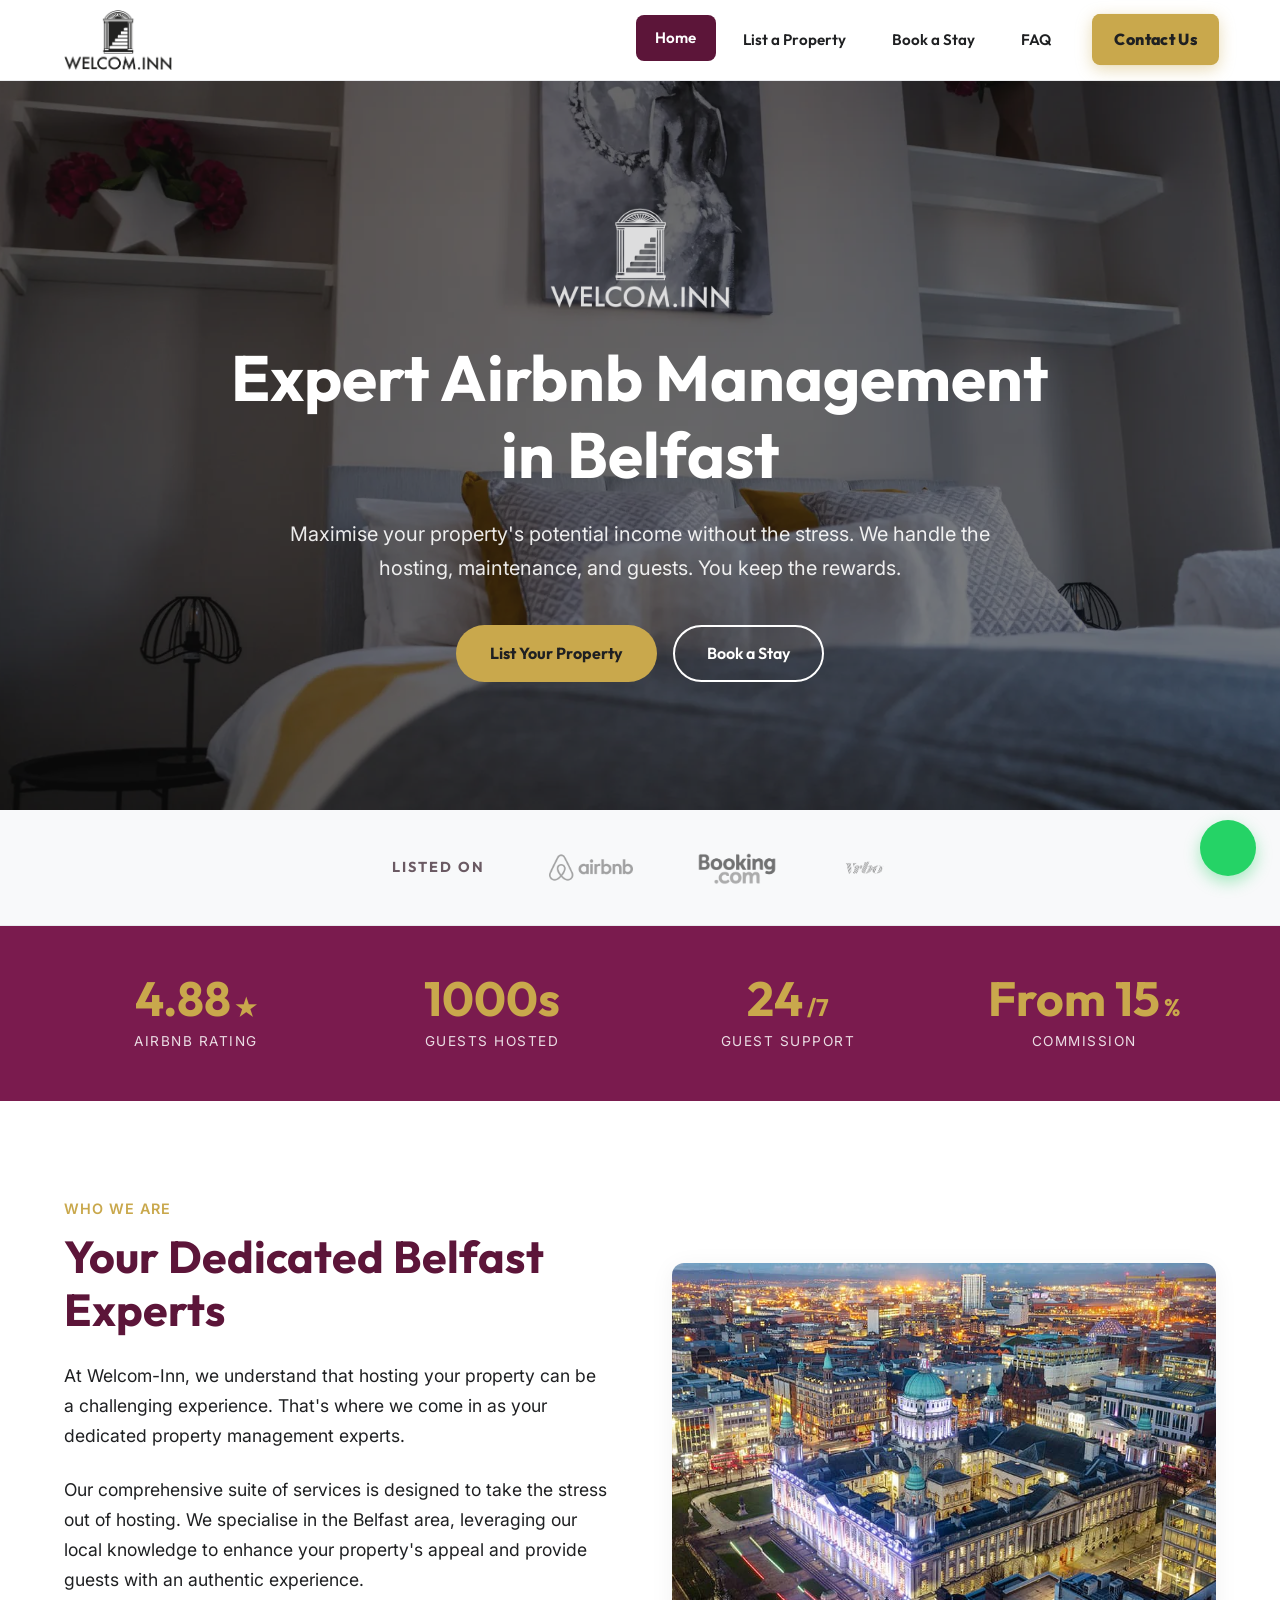
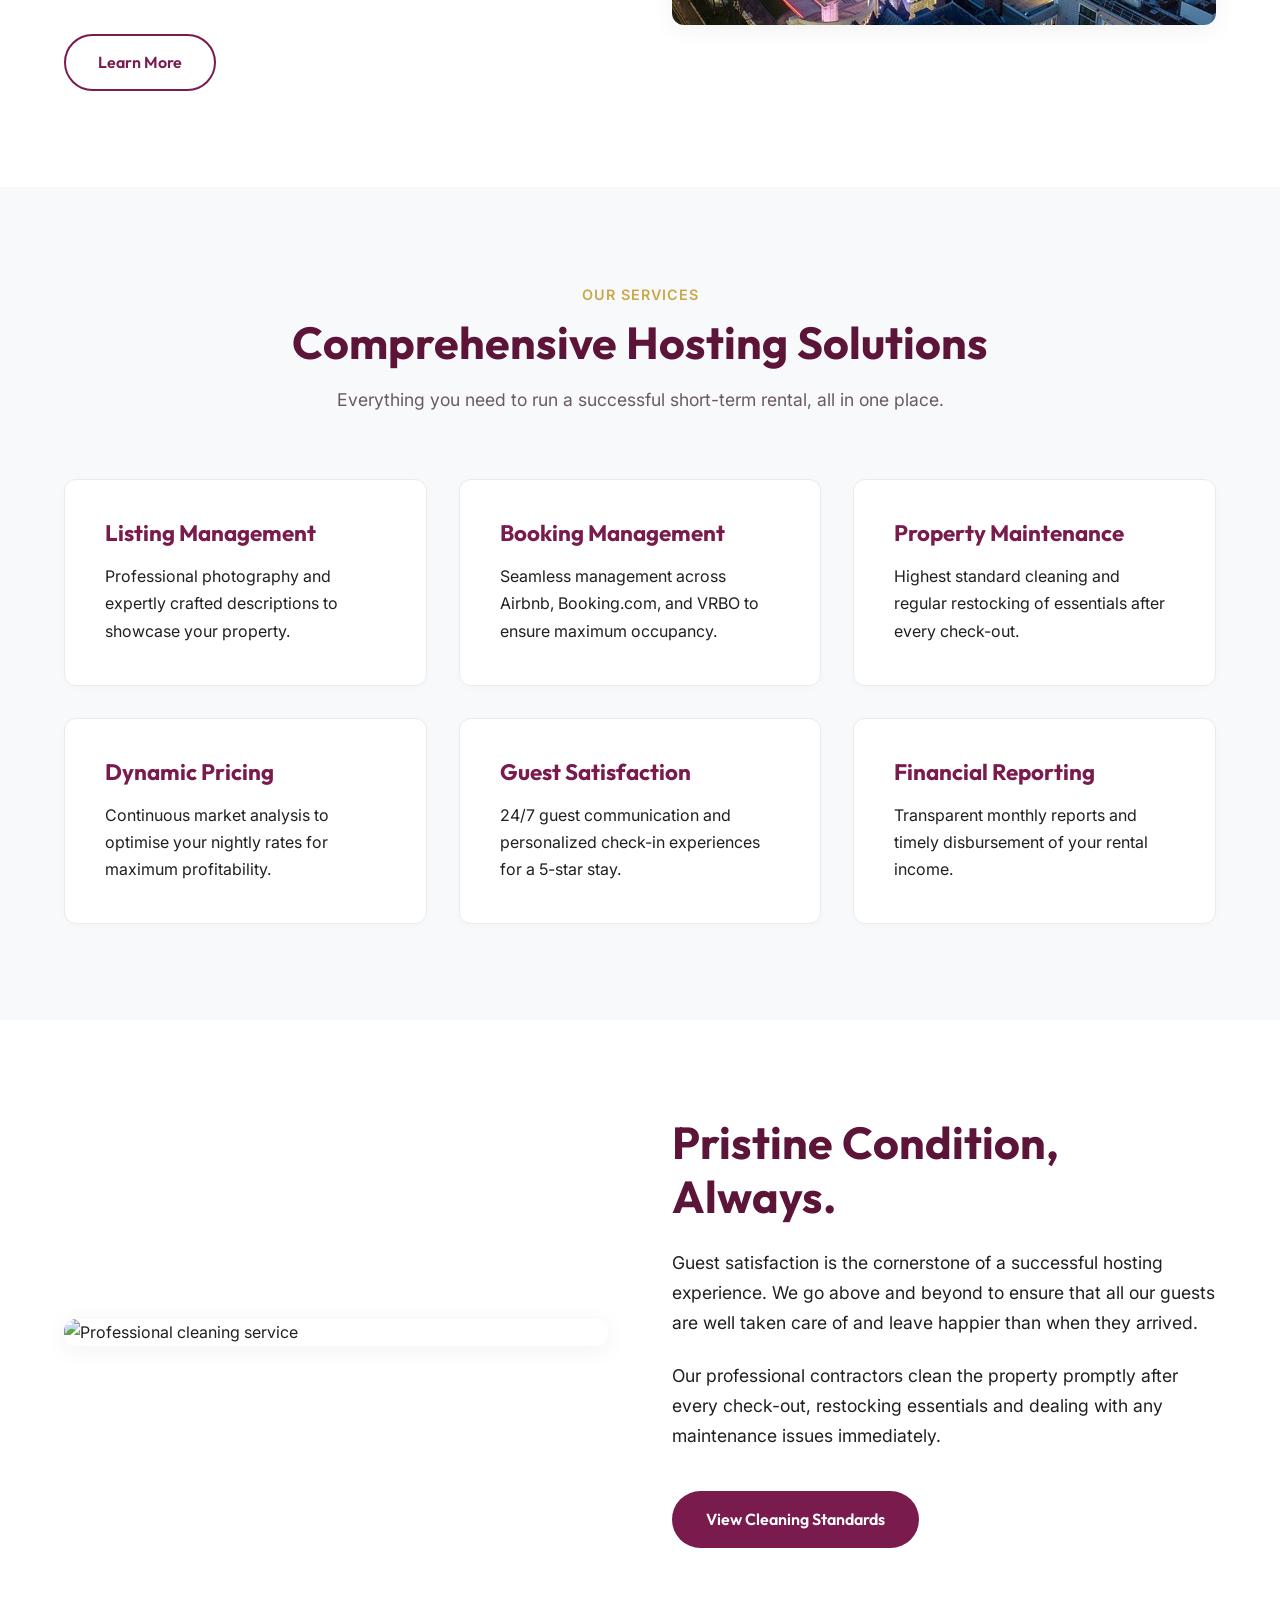
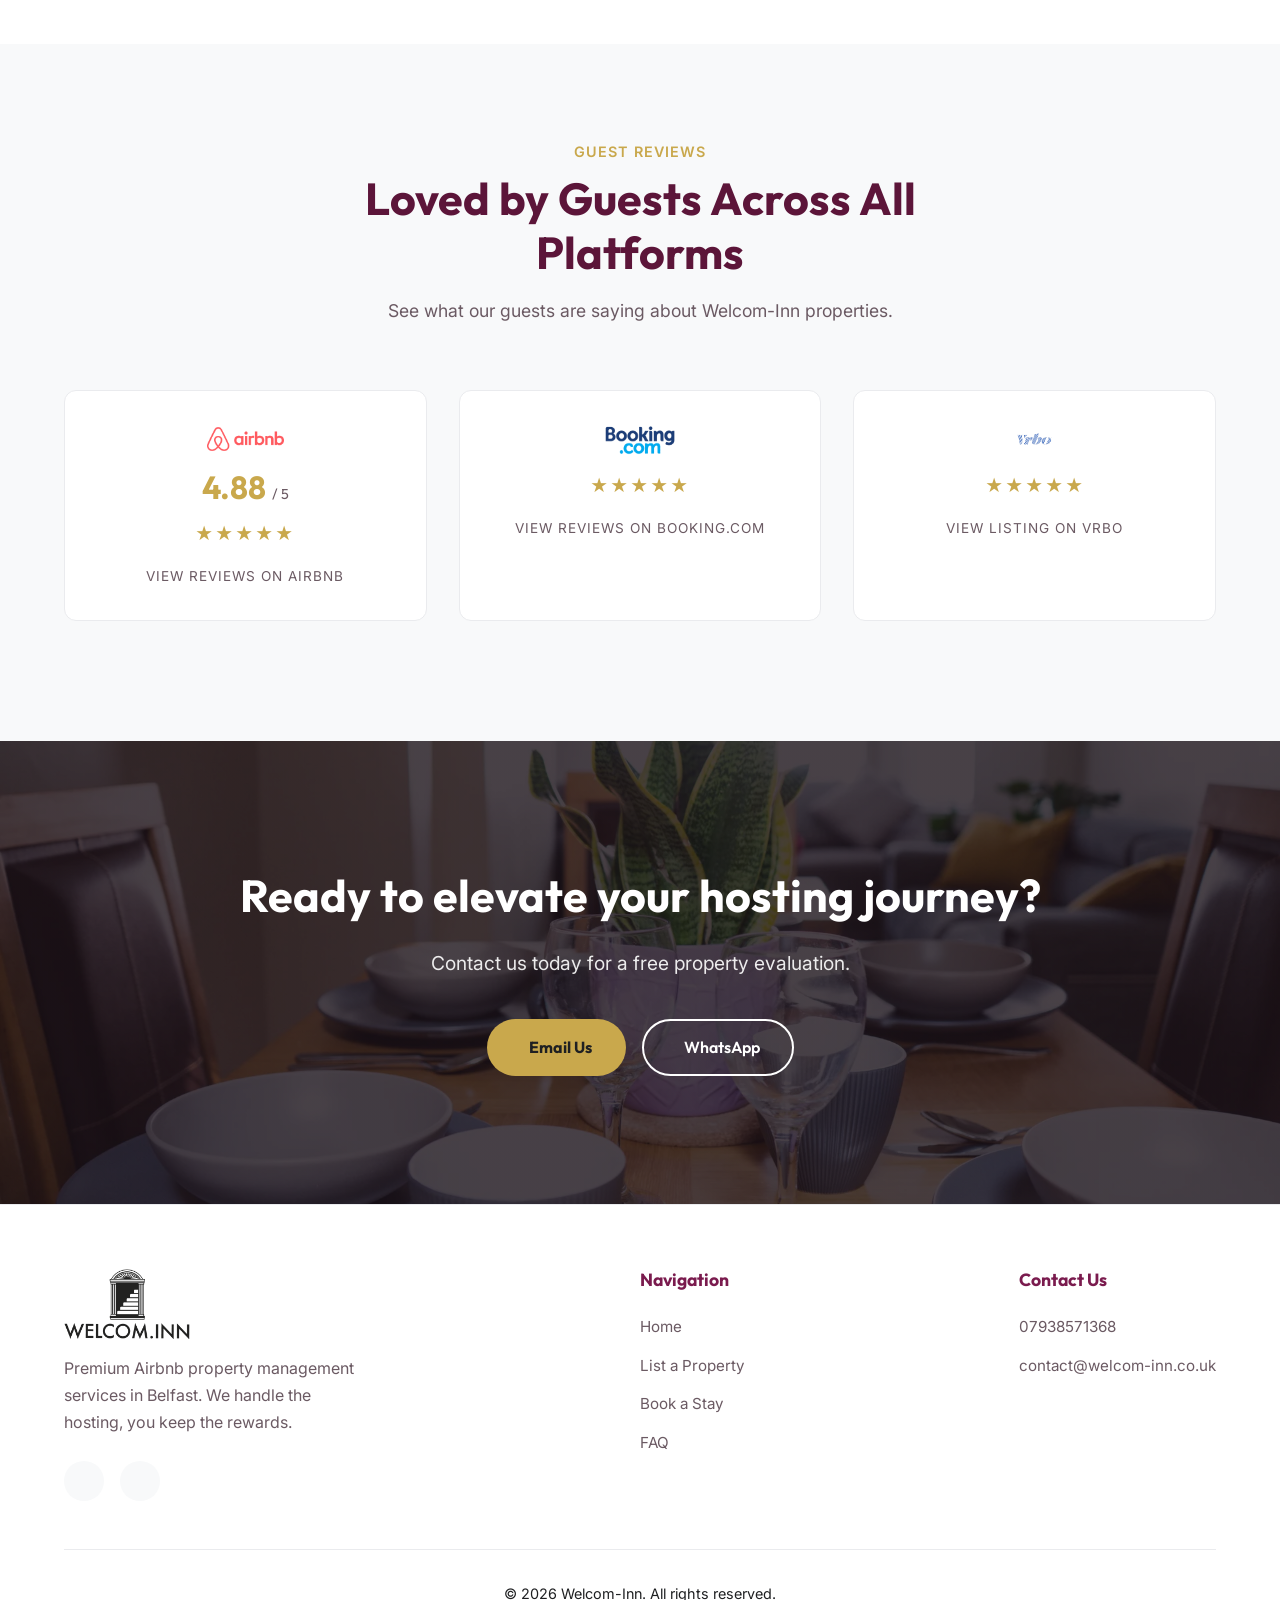
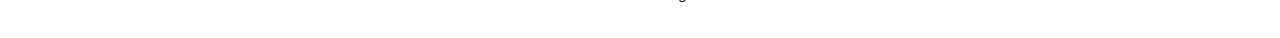
==== commit 42748e37: "SEO, accessibility, performance audit fixes SEO: - FAQ title: 'FAQ' → 'Airbnb Management FAQ — Welco" ====
--- a/index.html
+++ b/index.html
@@ -64,6 +64,7 @@
   }
   </script>
 
+  <meta name="theme-color" content="#5C1539">
   <link rel="preload" as="image" href="pictures/background.webp" type="image/webp">
 
   <link rel="preconnect" href="https://fonts.googleapis.com">
@@ -75,7 +76,7 @@
 <body>
 
   <!-- Navigation -->
-  <nav class="nav" id="navbar">
+  <nav class="nav" id="navbar" aria-label="Main navigation">
     <div class="container">
       <a href="index.html" class="nav__logo">
         <img src="logos/black-logo.png" alt="Welcom-Inn">
@@ -231,7 +232,7 @@
       </div>
 
       <div class="platform-reviews reveal">
-        <a href="https://www.airbnb.com/rooms/959990234714439468" target="_blank" rel="noopener" class="platform-card">
+        <a href="https://www.airbnb.com/users/profile/1470390562685848625?previous_page_name=PdpHomeMarketplace" target="_blank" rel="noopener" class="platform-card">
           <img src="pictures/listing/airbnb-logo.png" alt="Airbnb">
           <div class="platform-card__score">4.88 <small>/ 5</small></div>
           <div class="platform-card__stars">★★★★★</div>
--- a/styles.css
+++ b/styles.css
@@ -17,6 +17,7 @@
   --shadow:      0 4px 24px rgba(0,0,0,0.06);
   --shadow-hover: 0 12px 32px rgba(0,0,0,0.12);
   --radius:      12px;
+  --radius-lg:   20px;
   --transition:  0.25s ease;
 }
 
@@ -154,7 +155,7 @@
   display: flex;
   align-items: center;
   padding-top: 80px; /* Offset for nav */
-  background: var(--plum-dark);
+  background: #111;
   color: var(--white);
   overflow: hidden;
 }
@@ -163,7 +164,7 @@
   position: absolute;
   top: 0; left: 0; width: 100%; height: 100%;
   object-fit: cover;
-  opacity: 0.35; /* Sharp image, no pink gradient, just dark opacity to make text readable */
+  opacity: 0.45;
   z-index: 1;
 }
 
@@ -249,9 +250,11 @@
   transition: transform var(--transition);
 }
 .property-card:hover { transform: translateY(-5px); }
-.property-card__img { height: 240px; overflow: hidden; }
+.property-card__img { height: 240px; overflow: hidden; cursor: pointer; }
 .property-card__img img { width: 100%; height: 100%; object-fit: cover; transition: transform 0.5s ease; }
 .property-card:hover .property-card__img img { transform: scale(1.05); }
+.property-card__title { cursor: pointer; }
+.property-card__title:hover { color: var(--plum-light); }
 .property-card__content { padding: 2rem; }
 .property-card__content h3 { margin-bottom: 0.5rem; color: var(--plum); }
 .property-card__meta { display: flex; gap: 1rem; color: var(--muted); font-size: 0.9rem; margin-bottom: 1.5rem; }
@@ -547,12 +550,81 @@
   background: var(--white);
   width: 90%;
   max-width: 1000px;
+  max-height: 90vh;
   border-radius: var(--radius-lg);
   position: relative;
-  overflow: hidden;
+  overflow-y: auto;
   box-shadow: 0 20px 40px rgba(0,0,0,0.3);
   transform: scale(0.95);
   transition: transform 0.3s ease;
+}
+
+/* ── Rich Modal Content ── */
+.modal-info {
+  padding: 2rem;
+}
+.modal-info__header {
+  margin-bottom: 1rem;
+}
+.modal-info__header h2 {
+  font-family: 'Outfit', sans-serif;
+  color: var(--plum-dark);
+  font-size: 1.6rem;
+  margin-bottom: 0.25rem;
+}
+.modal-info__sub {
+  color: var(--gold);
+  font-weight: 600;
+  font-size: 0.9rem;
+  text-transform: uppercase;
+  letter-spacing: 1px;
+}
+.modal-info__desc {
+  color: var(--muted);
+  font-size: 0.95rem;
+  line-height: 1.7;
+  margin-bottom: 1.75rem;
+}
+.modal-features {
+  display: grid;
+  grid-template-columns: repeat(3, 1fr);
+  gap: 1.5rem;
+  margin-bottom: 1.75rem;
+  padding-bottom: 1.75rem;
+  border-bottom: 1px solid var(--border);
+}
+.modal-features ul {
+  list-style: none;
+  display: flex;
+  flex-direction: column;
+  gap: 0.4rem;
+}
+.modal-features li {
+  font-size: 0.9rem;
+  color: var(--text);
+  line-height: 1.4;
+}
+.modal-features li b {
+  color: var(--plum);
+}
+.modal-platforms {
+  display: flex;
+  align-items: center;
+  gap: 1.5rem;
+  flex-wrap: wrap;
+}
+.modal-platforms a img {
+  height: 28px;
+  opacity: 0.75;
+  transition: opacity var(--transition);
+}
+.modal-platforms a:hover img {
+  opacity: 1;
+}
+@media (max-width: 640px) {
+  .modal-features { grid-template-columns: 1fr 1fr; gap: 1rem; }
+  .modal-features ul:first-child { grid-column: 1 / -1; }
+  .modal-info { padding: 1.25rem; }
 }
 .modal-overlay.active .modal-content {
   transform: scale(1);
@@ -764,7 +836,7 @@
   .footer__links h4 { margin-bottom: 0.5rem; }
   .footer__links ul { gap: 0.3rem; }
   .footer__bottom { padding-top: 0.75rem; font-size: 0.8rem; white-space: nowrap; }
-  .footer__brand img { margin: 0 auto 0.4rem; height: 55px; }
+  .footer__brand img { margin: 0 auto 1.25rem; height: 55px; }
   .footer__brand p { max-width: 100%; }
   .footer__links { text-align: center; }
   .footer__links h4 { margin-bottom: 0.6rem; }
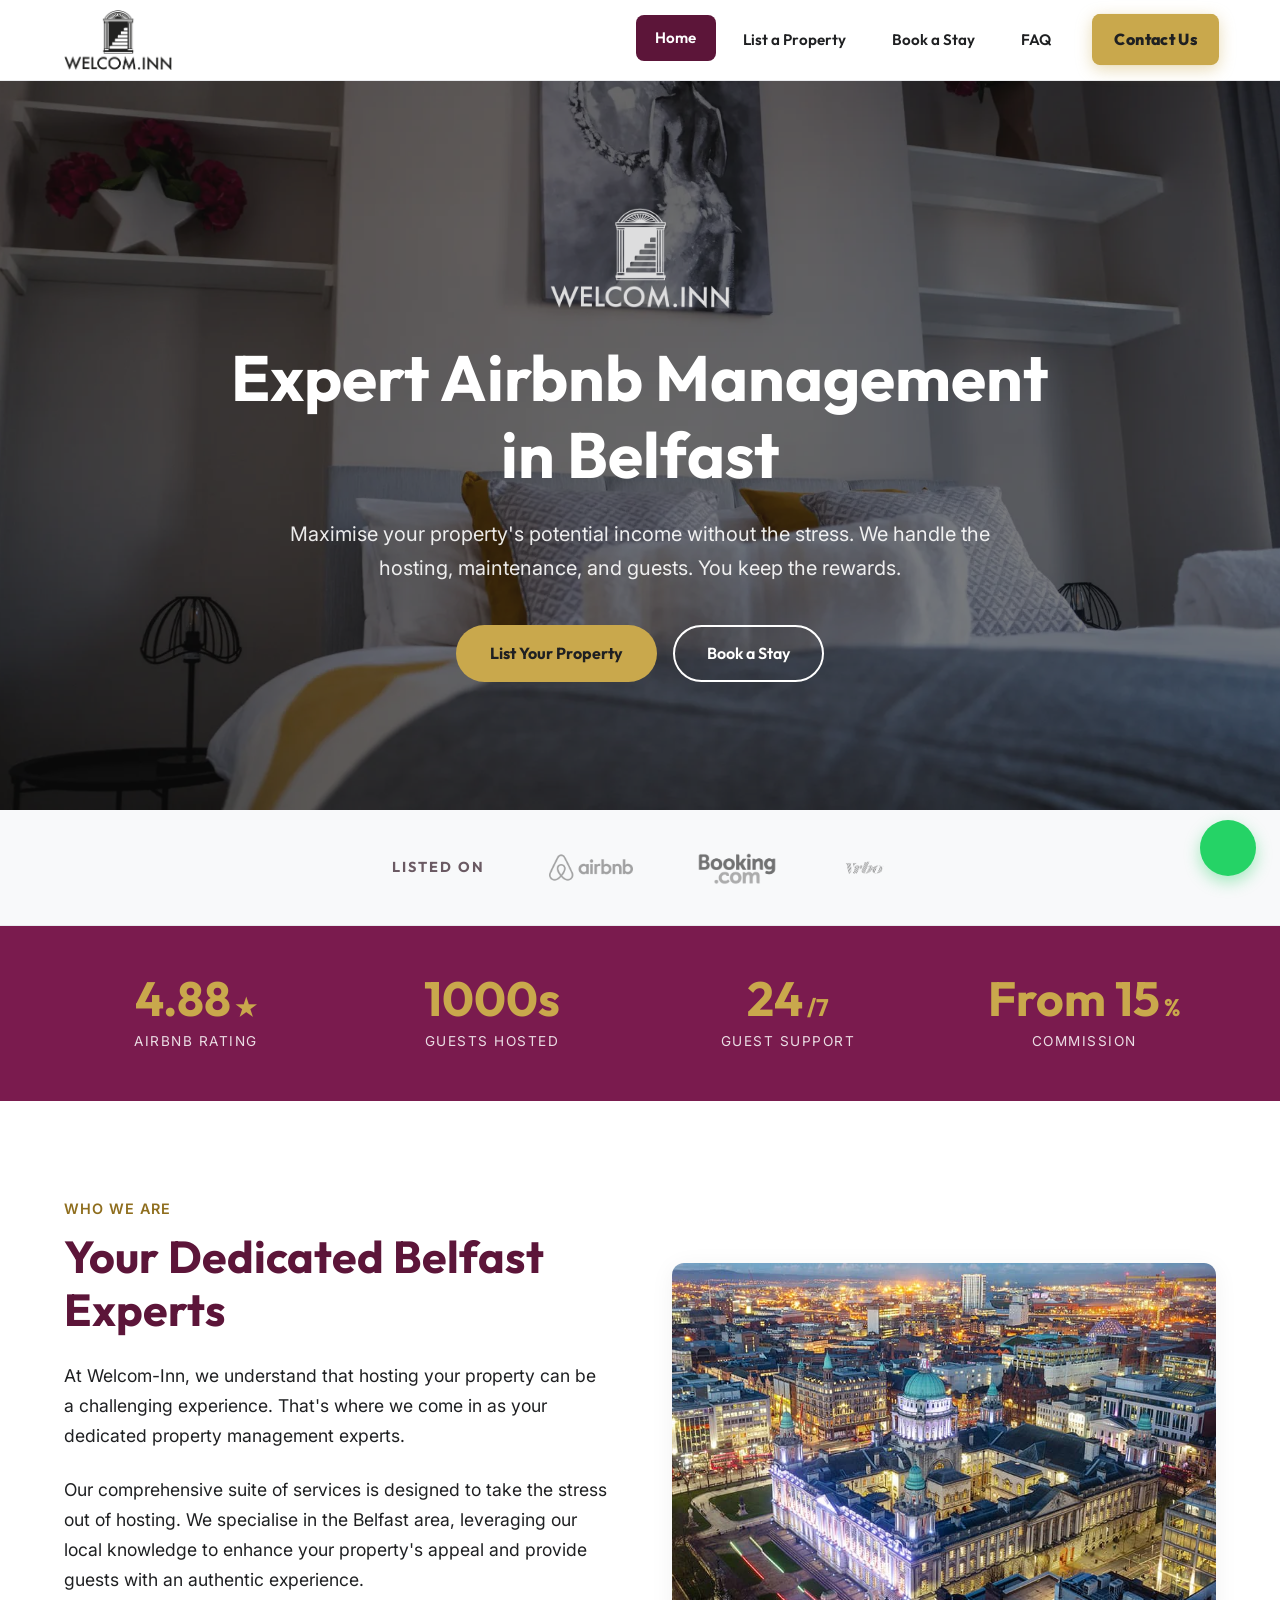
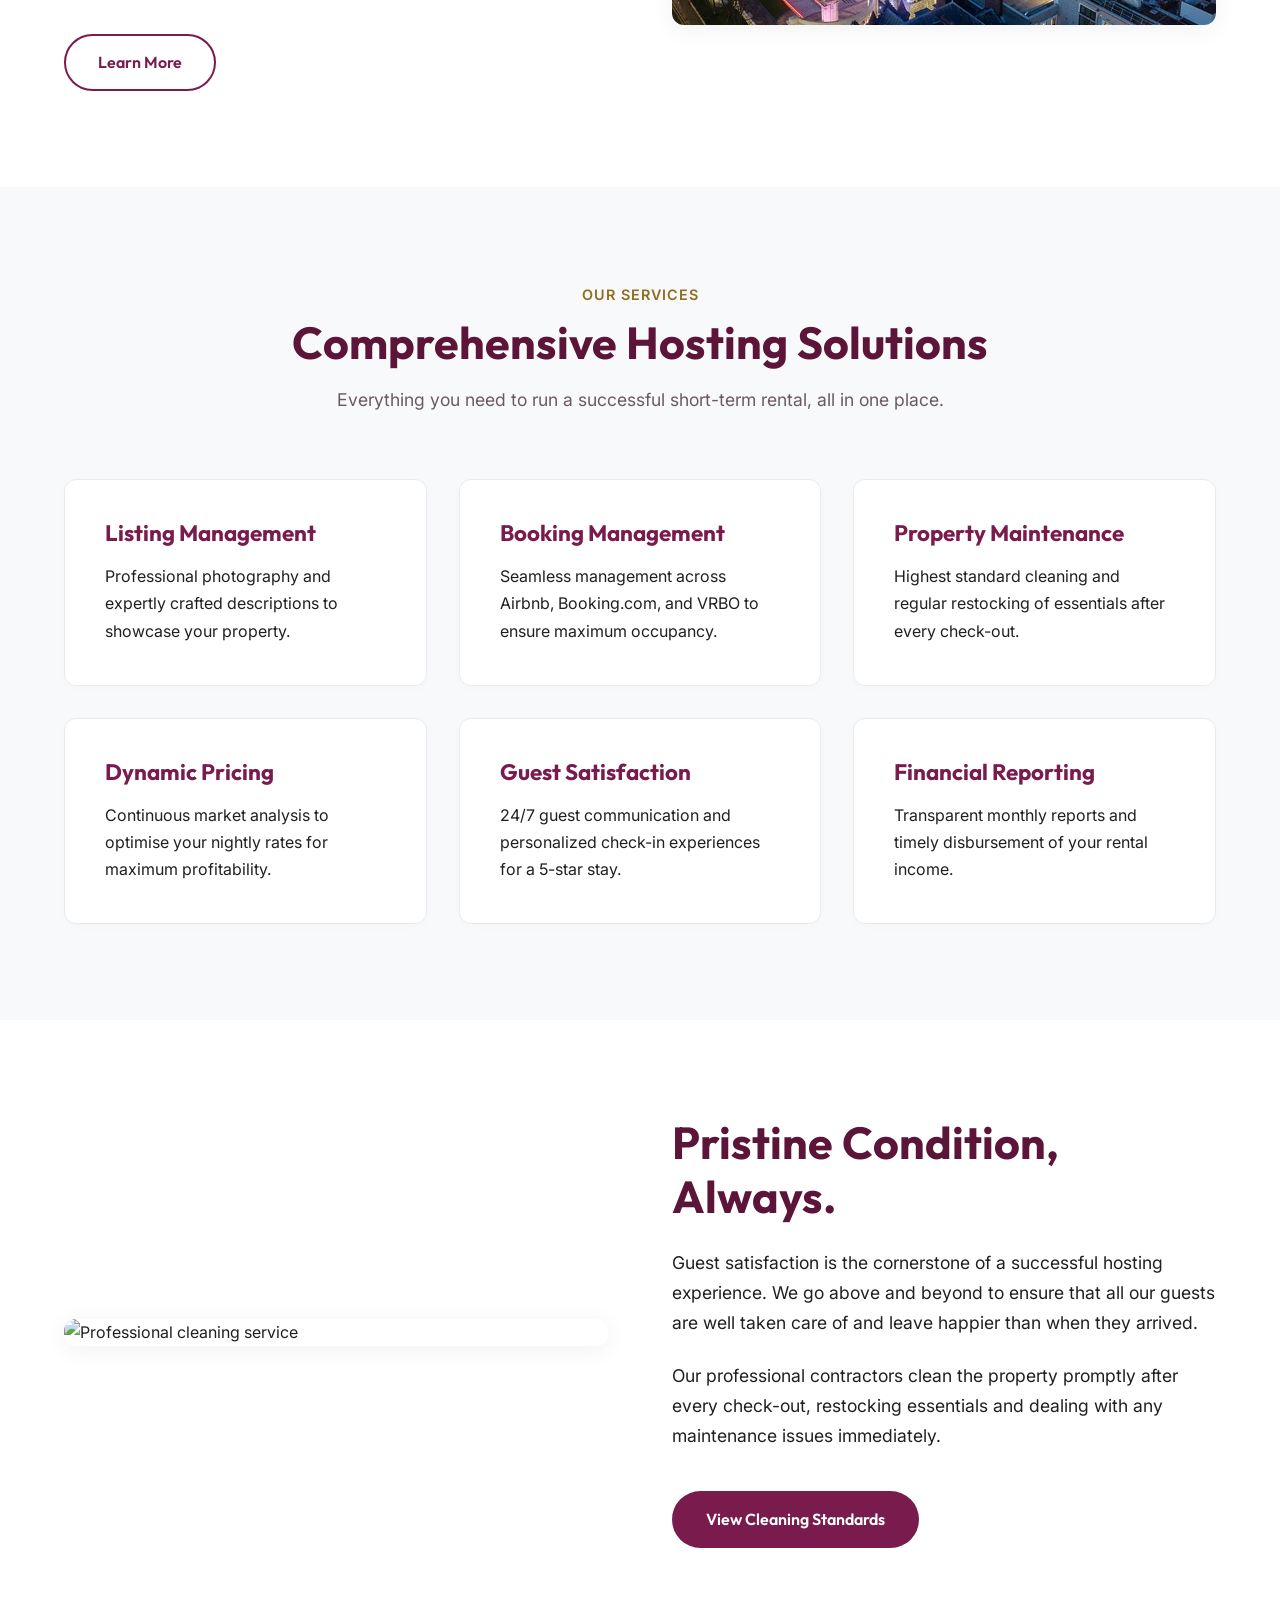
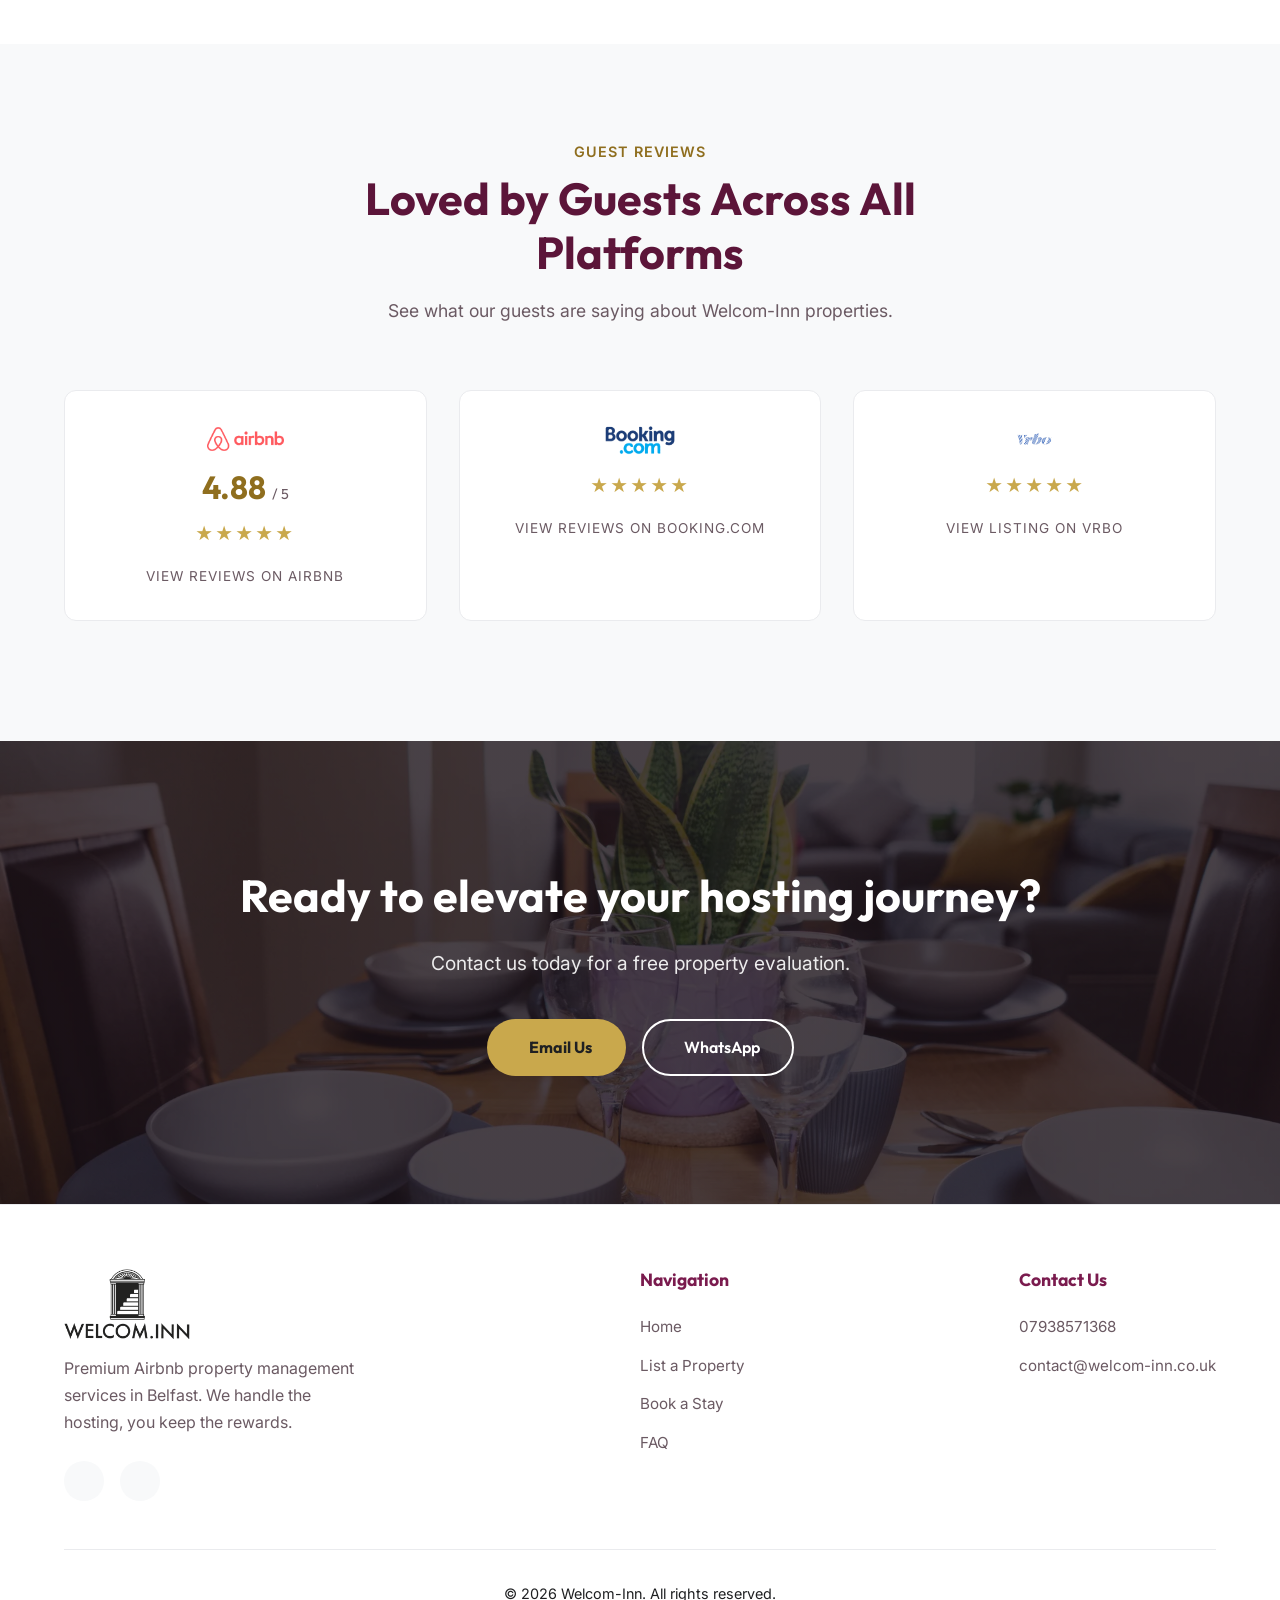
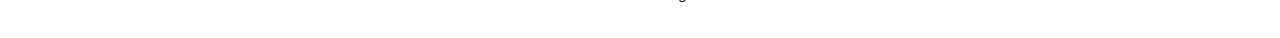
==== commit dded019a: "Fix WCAG AA gold contrast and add keyboard focus styles - Add --gold-text (#8F6E1E) to text roles: ." ====
--- a/index.html
+++ b/index.html
@@ -151,7 +151,7 @@
   <section class="section">
     <div class="container split-section reveal">
       <div class="split-section__content">
-        <span style="color: var(--gold); font-weight: 600; text-transform: uppercase; font-size: 0.9rem; letter-spacing: 1px; display: block; margin-bottom: 0.5rem;">Who We Are</span>
+        <span class="section-eyebrow">Who We Are</span>
         <h2>Your Dedicated Belfast Experts</h2>
         <p>At Welcom-Inn, we understand that hosting your property can be a challenging experience. That's where we come in as your dedicated property management experts.</p>
         <p>Our comprehensive suite of services is designed to take the stress out of hosting. We specialise in the Belfast area, leveraging our local knowledge to enhance your property's appeal and provide guests with an authentic experience.</p>
@@ -167,7 +167,7 @@
   <section class="section section--alt">
     <div class="container">
       <div class="section-header reveal">
-        <span style="color: var(--gold); font-weight: 600; text-transform: uppercase; font-size: 0.9rem; letter-spacing: 1px; display: block; margin-bottom: 0.5rem;">Our Services</span>
+        <span class="section-eyebrow">Our Services</span>
         <h2>Comprehensive Hosting Solutions</h2>
         <p>Everything you need to run a successful short-term rental, all in one place.</p>
       </div>
@@ -226,7 +226,7 @@
   <section class="section section--alt">
     <div class="container">
       <div class="section-header reveal">
-        <span style="color: var(--gold); font-weight: 600; text-transform: uppercase; font-size: 0.9rem; letter-spacing: 1px; display: block; margin-bottom: 0.5rem;">Guest Reviews</span>
+        <span class="section-eyebrow">Guest Reviews</span>
         <h2>Loved by Guests Across All Platforms</h2>
         <p>See what our guests are saying about Welcom-Inn properties.</p>
       </div>
--- a/styles.css
+++ b/styles.css
@@ -9,6 +9,7 @@
   --plum-light:  #9B2D64;
   --gold:        #C9A84C;
   --gold-light:  #E8C66A;
+  --gold-text:   #8F6E1E; /* darkened for WCAG AA 4.5:1 on white & surface */
   --white:       #ffffff;
   --surface:     #f8f9fa;
   --text:        #1f2022;
@@ -23,6 +24,8 @@
 
 *, *::before, *::after { box-sizing: border-box; margin: 0; padding: 0; }
 
+:focus-visible { outline: 3px solid var(--plum); outline-offset: 3px; }
+
 html { scroll-behavior: smooth; font-size: 16px; }
 
 body {
@@ -56,6 +59,16 @@
 .section-header { text-align: center; max-width: 700px; margin: 0 auto 4rem; }
 .section-header h2 { margin-bottom: 1rem; }
 .section-header p { color: var(--muted); font-size: 1.1rem; }
+
+.section-eyebrow {
+  color: var(--gold-text);
+  font-weight: 600;
+  text-transform: uppercase;
+  font-size: 0.9rem;
+  letter-spacing: 1px;
+  display: block;
+  margin-bottom: 0.5rem;
+}
 
 /* ── Buttons ── */
 .btn {
@@ -412,7 +425,7 @@
   font-family: 'Outfit', sans-serif;
   font-size: 2rem;
   font-weight: 700;
-  color: var(--gold);
+  color: var(--gold-text);
   line-height: 1;
 }
 .platform-card__score small {
@@ -476,7 +489,7 @@
   font-size: 0.8rem;
   text-transform: uppercase;
   letter-spacing: 2px;
-  color: var(--gold);
+  color: var(--gold-text);
   margin-bottom: 1.25rem;
   display: block;
 }
@@ -573,7 +586,7 @@
   margin-bottom: 0.25rem;
 }
 .modal-info__sub {
-  color: var(--gold);
+  color: var(--gold-text);
   font-weight: 600;
   font-size: 0.9rem;
   text-transform: uppercase;
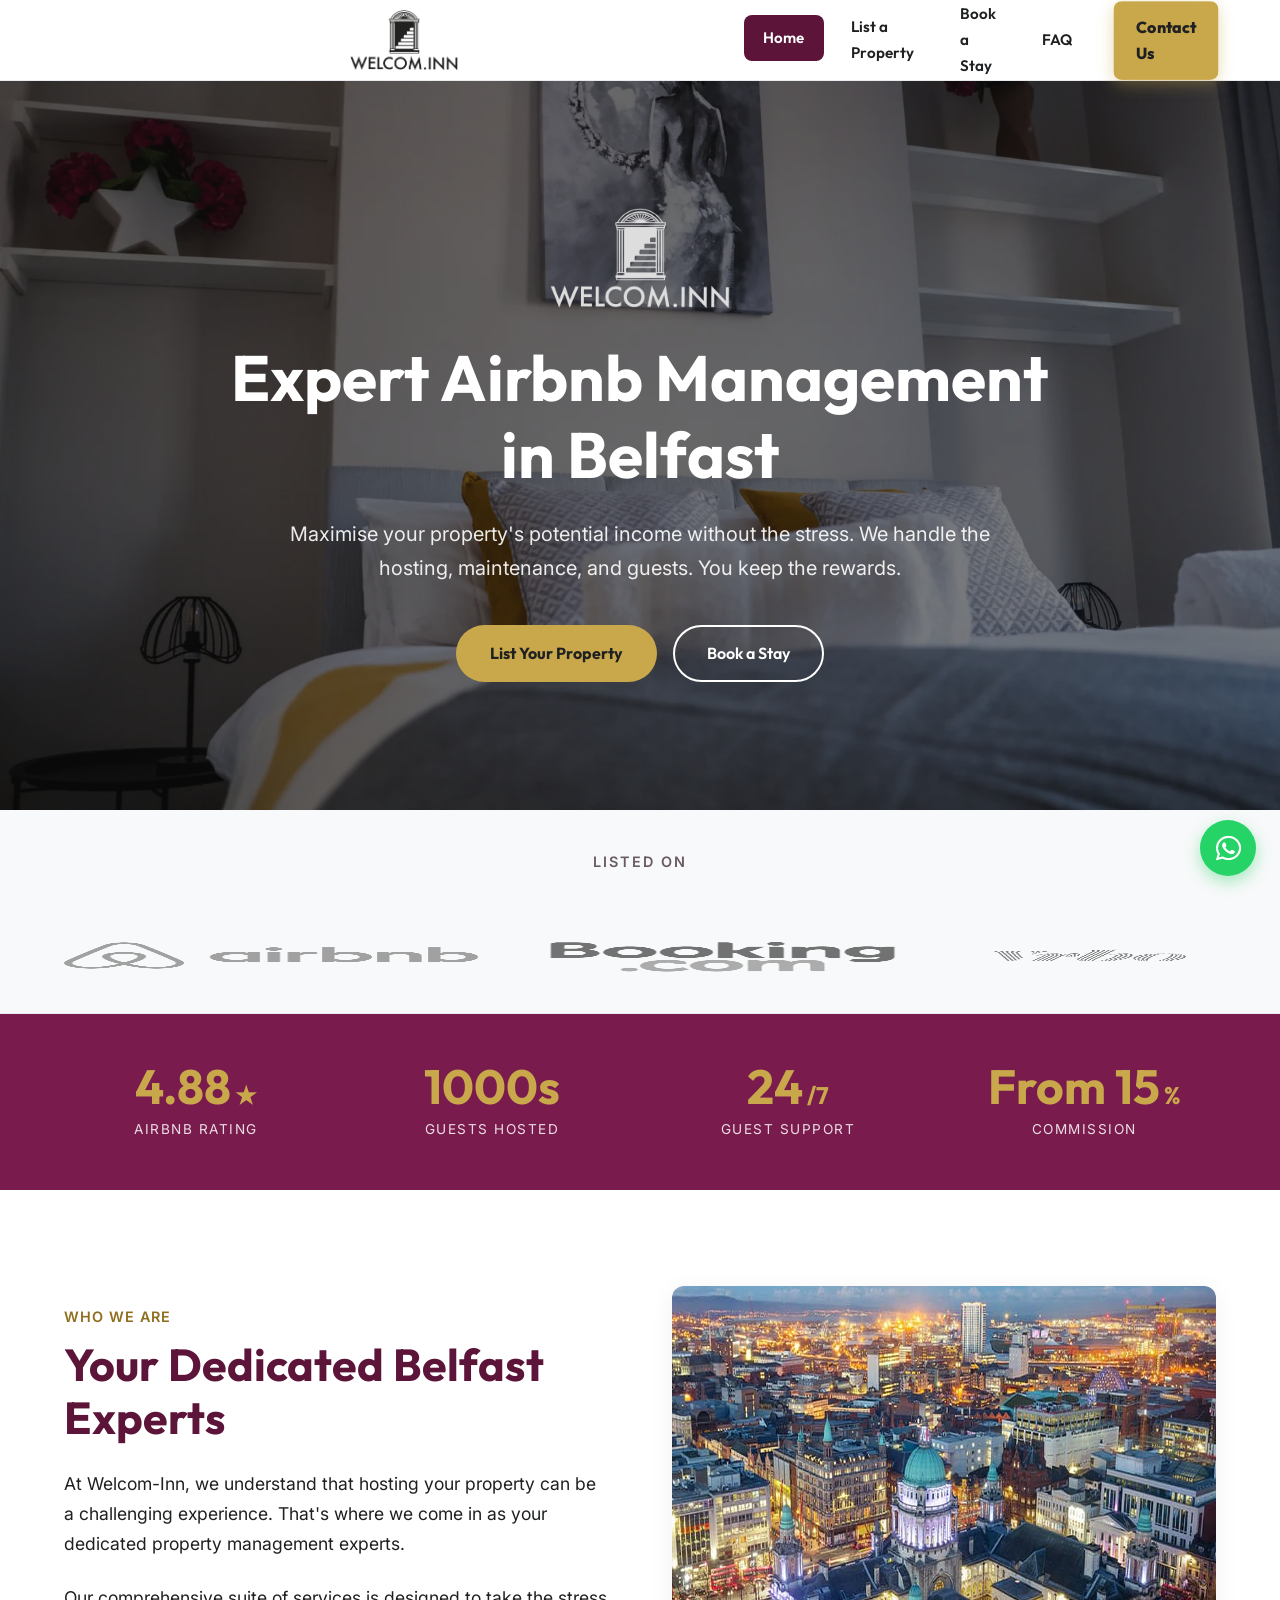
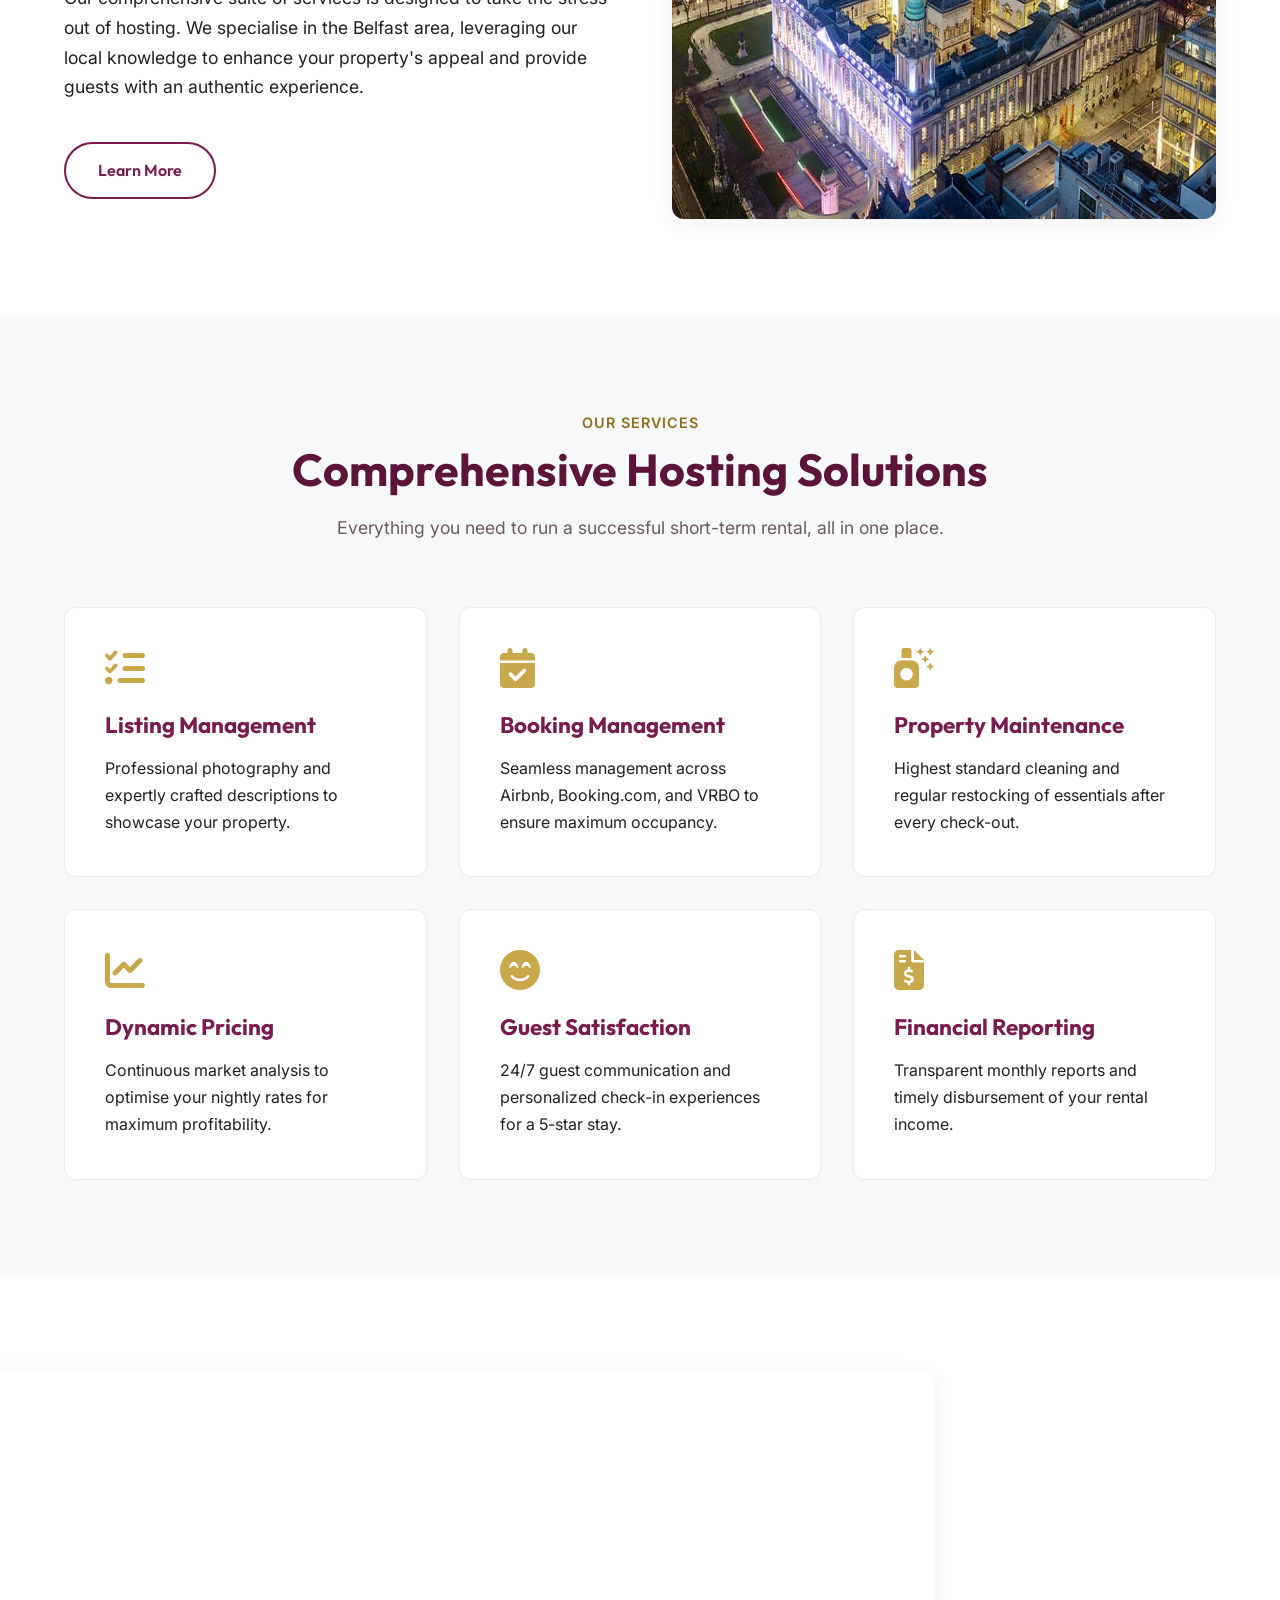
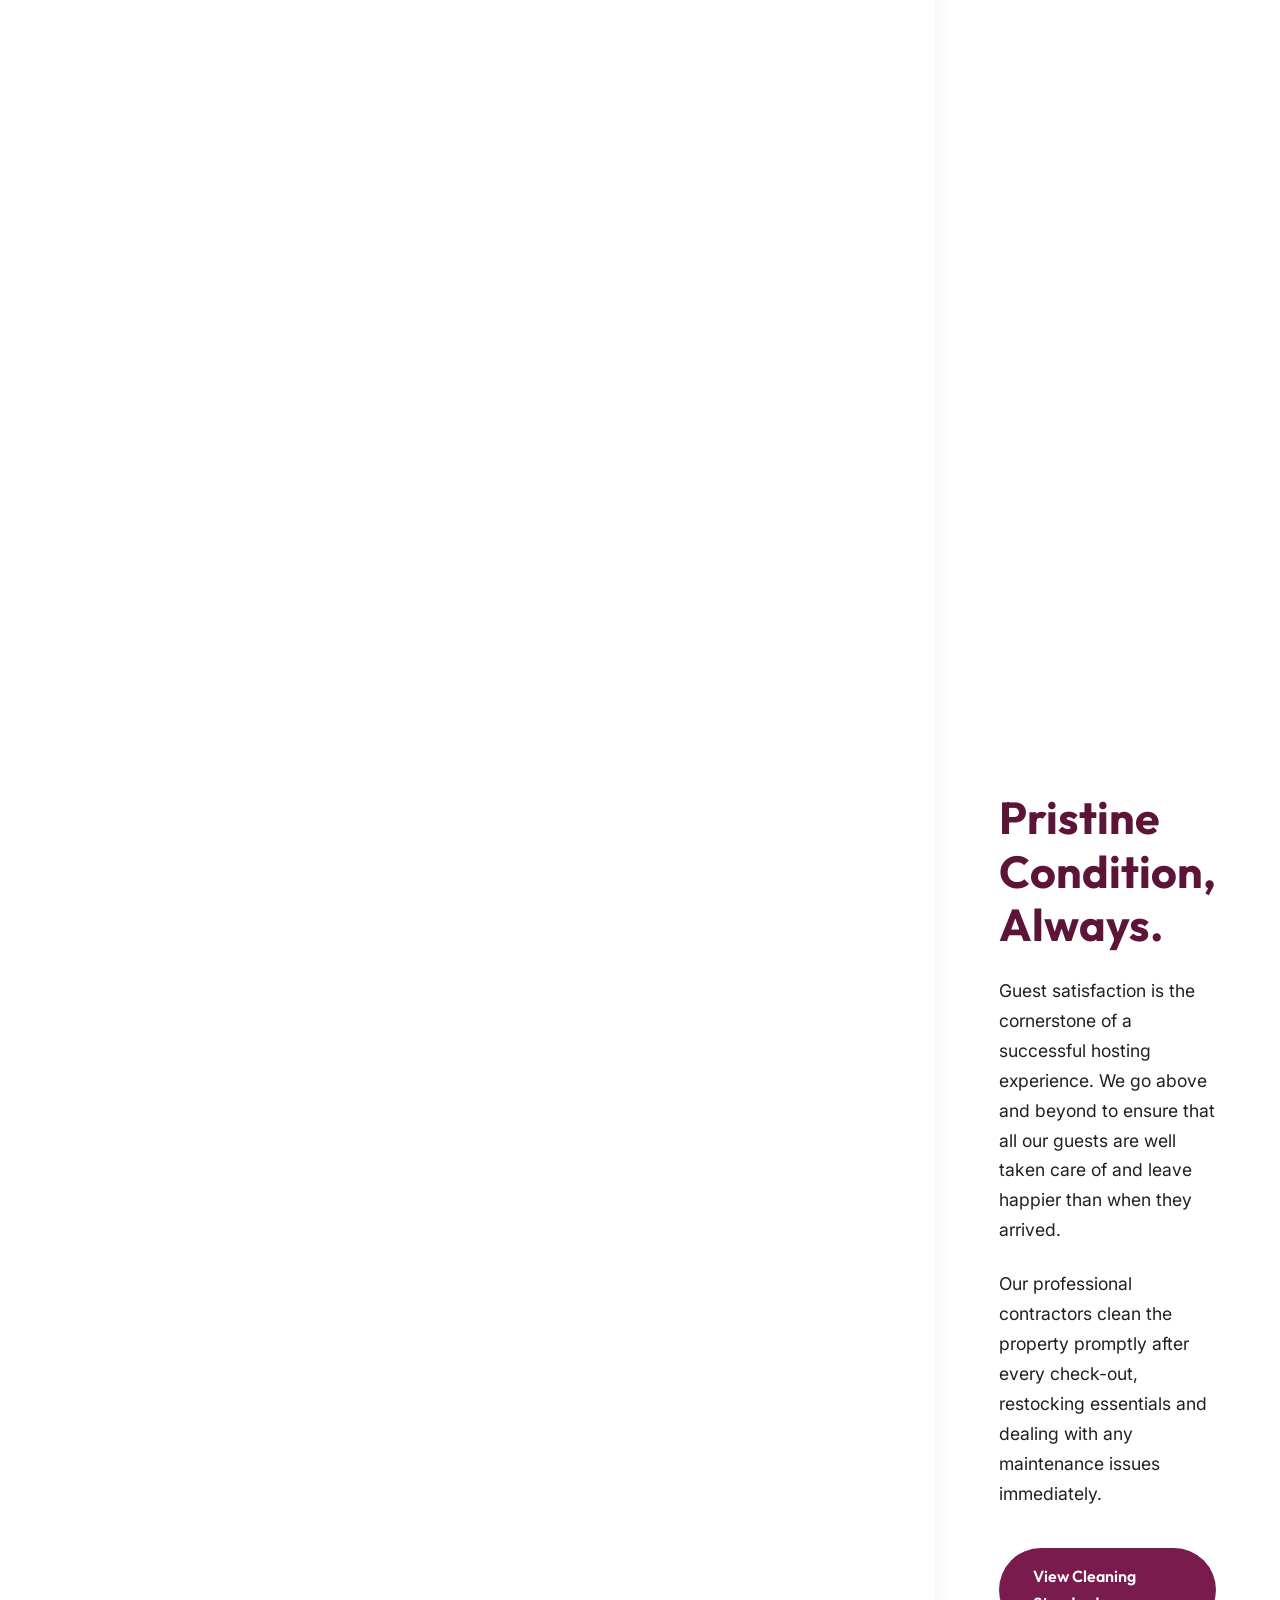
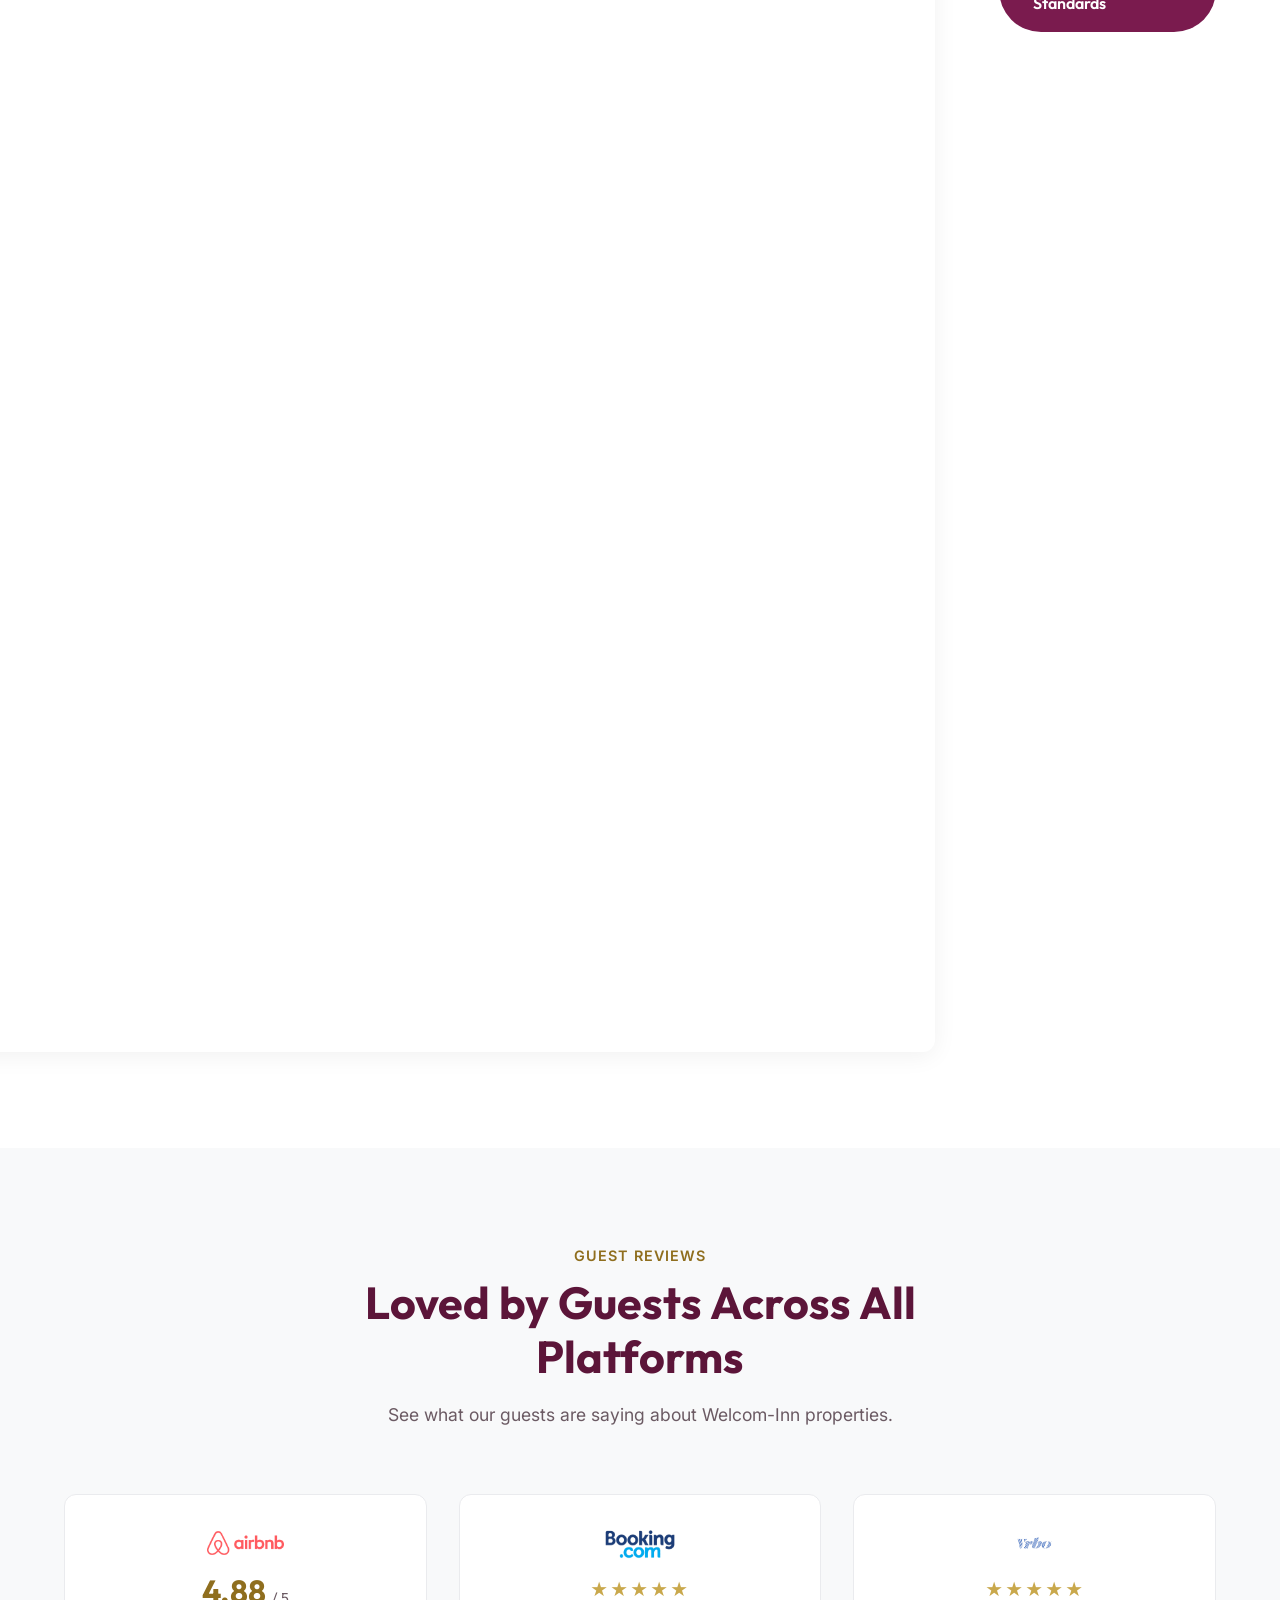
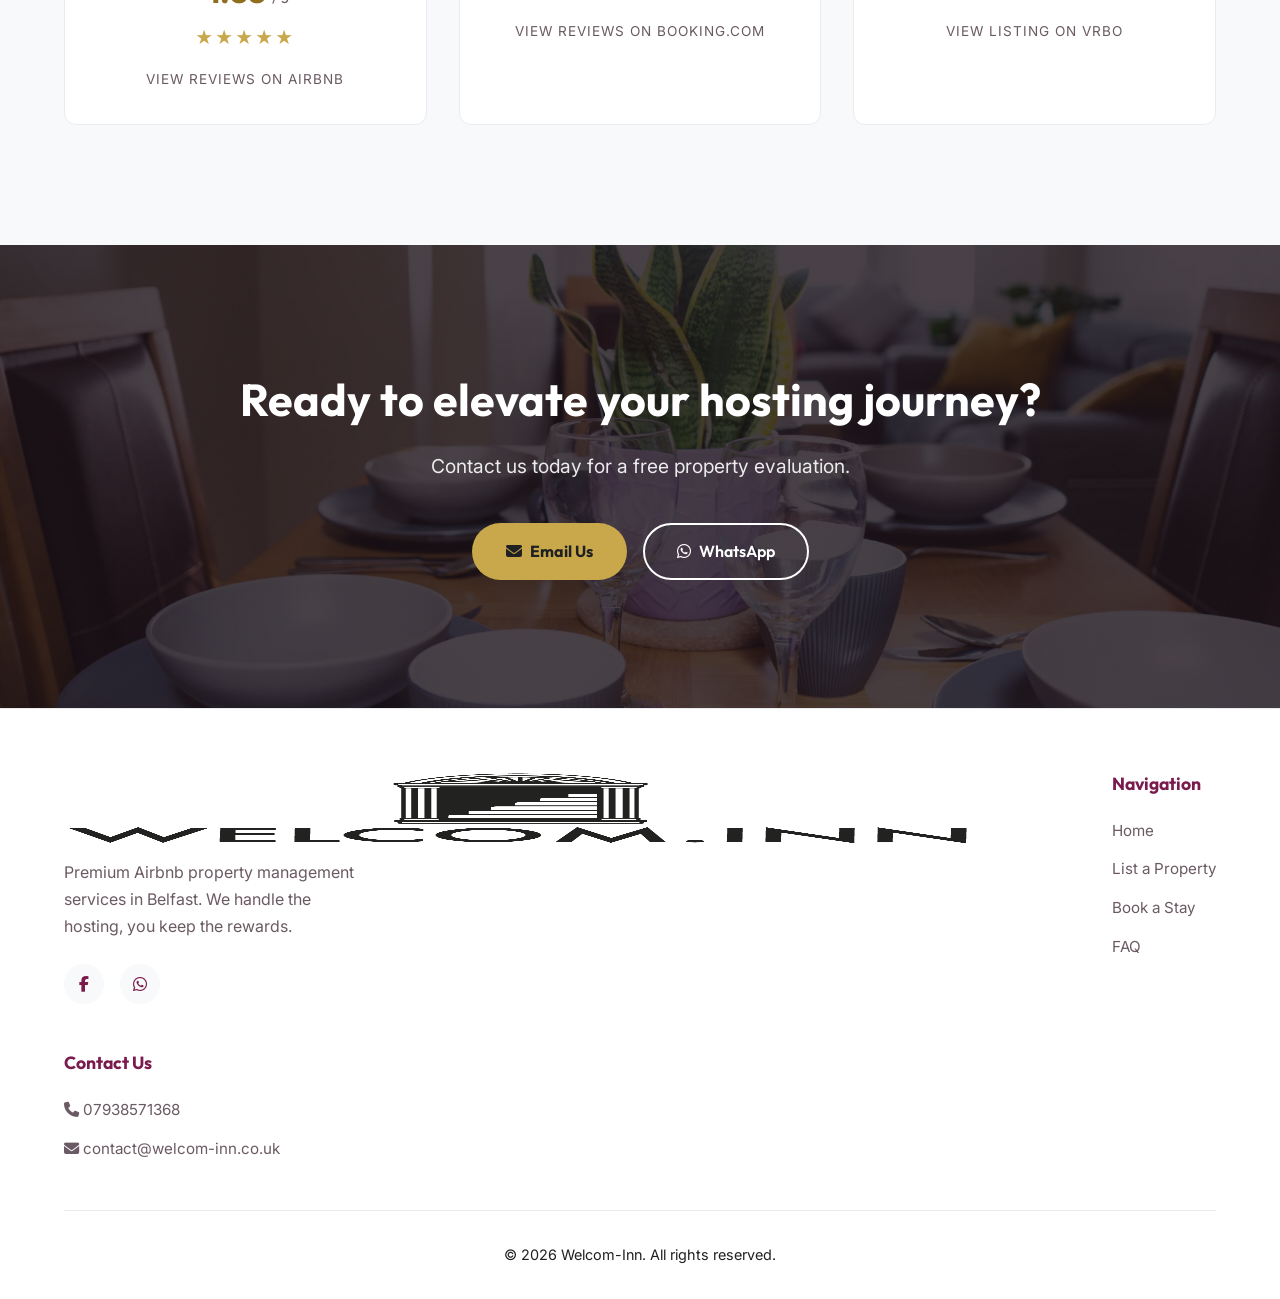
==== commit 84106b54: "Pre-launch cleanup, perf and a11y pass Cleanup: - Remove 700+ MB of unreferenced raw photos from Blo" ====
--- a/index.html
+++ b/index.html
@@ -7,6 +7,8 @@
   <meta name="description" content="Professional Airbnb management services in Belfast. Listing optimisation, guest communication, cleaning & maintenance. Keep up to 85% of your revenue.">
   <link rel="canonical" href="https://dmac2112.github.io/welcom-inn/index.html">
   <link rel="icon" href="favicon.jpg">
+  <link rel="apple-touch-icon" href="favicon.jpg">
+  <link rel="manifest" href="manifest.webmanifest">
 
   <!-- Open Graph / Social Sharing -->
   <meta property="og:title" content="Welcom-Inn — Airbnb Property Management in Belfast">
@@ -70,7 +72,7 @@
   <link rel="preconnect" href="https://fonts.googleapis.com">
   <link rel="preconnect" href="https://fonts.gstatic.com" crossorigin>
   <link href="https://fonts.googleapis.com/css2?family=Inter:wght@300;400;500;600;700&family=Outfit:wght@300;400;500;600;700&display=swap" rel="stylesheet">
-  <script src="https://kit.fontawesome.com/3596ef9c88.js" crossorigin="anonymous"></script>
+  <link rel="stylesheet" href="https://cdnjs.cloudflare.com/ajax/libs/font-awesome/6.5.1/css/all.min.css" crossorigin="anonymous" referrerpolicy="no-referrer">
   <link rel="stylesheet" href="styles.css">
 </head>
 <body>
@@ -79,13 +81,13 @@
   <nav class="nav" id="navbar" aria-label="Main navigation">
     <div class="container">
       <a href="index.html" class="nav__logo">
-        <img src="logos/black-logo.png" alt="Welcom-Inn">
+        <img src="logos/black-logo.png" alt="Welcom-Inn" width="908" height="504">
       </a>
       <button class="nav__toggle" id="mobile-menu-btn" aria-label="Toggle menu">
         <i class="fa-solid fa-bars"></i>
       </button>
       <div class="nav__links">
-        <a href="index.html" class="active">Home</a>
+        <a href="index.html" class="active" aria-current="page">Home</a>
         <a href="work.html">List a Property</a>
         <a href="properties.html">Book a Stay</a>
         <a href="faq.html">FAQ</a>
@@ -98,10 +100,10 @@
   <header class="hero">
     <picture>
       <source srcset="pictures/background.webp" type="image/webp">
-      <img src="pictures/background.jpg" alt="Belfast Property" class="hero__bg">
+      <img src="pictures/background.jpg" alt="Belfast city skyline at dusk" class="hero__bg" width="1920" height="1080">
     </picture>
     <div class="container reveal">
-      <img src="logos/white-logo.png" alt="Welcom-Inn" style="height: 100px; margin-bottom: 2rem;">
+      <img src="logos/white-logo.png" alt="Welcom-Inn logo" width="908" height="504" style="height: 100px; width: auto; margin-bottom: 2rem;">
       <h1>Expert Airbnb Management in Belfast</h1>
       <p>Maximise your property's potential income without the stress. We handle the hosting, maintenance, and guests. You keep the rewards.</p>
       <div class="hero__actions">
@@ -114,11 +116,11 @@
   <!-- Trust Bar -->
   <div class="trust-bar">
     <div class="container">
-      <h4 style="color: var(--muted); text-transform: uppercase; letter-spacing: 2px; font-size: 0.9rem;">Listed On</h4>
+      <p class="trust-bar__label">Listed On</p>
       <div class="trust-bar__logos">
-        <img src="pictures/listing/airbnb-logo.png" alt="Airbnb" loading="lazy">
-        <img src="pictures/listing/booking-logo.png" alt="Booking.com" loading="lazy">
-        <img src="pictures/listing/vrbo-logo.png" alt="VRBO" loading="lazy">
+        <img src="pictures/listing/airbnb-logo.png" alt="Airbnb" loading="lazy" width="960" height="400">
+        <img src="pictures/listing/booking-logo.png" alt="Booking.com" loading="lazy" width="840" height="369">
+        <img src="pictures/listing/vrbo-logo.png" alt="VRBO" loading="lazy" width="577" height="433">
       </div>
     </div>
   </div>
@@ -158,7 +160,7 @@
         <a href="work.html" class="btn btn--outline" style="margin-top: 1rem;">Learn More</a>
       </div>
       <div class="split-section__image">
-        <img src="pictures/belfast.jpg" alt="Belfast Cityscape" loading="lazy">
+        <img src="pictures/belfast.jpg" alt="Belfast cityscape with City Hall" loading="lazy" width="800" height="533">
       </div>
     </div>
   </section>
@@ -217,7 +219,7 @@
         <a href="work.html#cleaning" class="btn btn--primary" style="margin-top: 1rem;">View Cleaning Standards</a>
       </div>
       <div class="split-section__image">
-        <img src="pictures/cleaning.jpg" alt="Professional cleaning service" loading="lazy">
+        <img src="pictures/cleaning.jpg" alt="Professional cleaning service preparing a Welcom-Inn rental" loading="lazy" width="1920" height="2880">
       </div>
     </div>
   </section>
@@ -232,19 +234,19 @@
       </div>
 
       <div class="platform-reviews reveal">
-        <a href="https://www.airbnb.com/users/profile/1470390562685848625?previous_page_name=PdpHomeMarketplace" target="_blank" rel="noopener" class="platform-card">
-          <img src="pictures/listing/airbnb-logo.png" alt="Airbnb">
+        <a href="https://www.airbnb.com/users/profile/1470390562685848625?previous_page_name=PdpHomeMarketplace" target="_blank" rel="noopener noreferrer" class="platform-card">
+          <img src="pictures/listing/airbnb-logo.png" alt="Airbnb" width="960" height="400" loading="lazy">
           <div class="platform-card__score">4.88 <small>/ 5</small></div>
           <div class="platform-card__stars">★★★★★</div>
           <div class="platform-card__label">View Reviews on Airbnb</div>
         </a>
-        <a href="https://www.booking.com/hotel/gb/bloomfield-house-belfast1.en-gb.html" target="_blank" rel="noopener" class="platform-card">
-          <img src="pictures/listing/booking-logo.png" alt="Booking.com">
+        <a href="https://www.booking.com/hotel/gb/bloomfield-house-belfast1.en-gb.html" target="_blank" rel="noopener noreferrer" class="platform-card">
+          <img src="pictures/listing/booking-logo.png" alt="Booking.com" width="840" height="369" loading="lazy">
           <div class="platform-card__stars">★★★★★</div>
           <div class="platform-card__label">View Reviews on Booking.com</div>
         </a>
-        <a href="https://www.vrbo.com/11376937ha" target="_blank" rel="noopener" class="platform-card">
-          <img src="pictures/listing/vrbo-logo.png" alt="VRBO">
+        <a href="https://www.vrbo.com/11376937ha" target="_blank" rel="noopener noreferrer" class="platform-card">
+          <img src="pictures/listing/vrbo-logo.png" alt="VRBO" width="577" height="433" loading="lazy">
           <div class="platform-card__stars">★★★★★</div>
           <div class="platform-card__label">View Listing on VRBO</div>
         </a>
@@ -258,7 +260,7 @@
     <p>Contact us today for a free property evaluation.</p>
     <div class="cta-actions">
       <a href="mailto:contact@welcom-inn.co.uk" class="btn btn--gold"><i class="fa-solid fa-envelope"></i> Email Us</a>
-      <a href="https://wa.me/+447938571368" target="_blank" rel="noopener" class="btn btn--outline-white"><i class="fa-brands fa-whatsapp"></i> WhatsApp</a>
+      <a href="https://wa.me/+447938571368" target="_blank" rel="noopener noreferrer" class="btn btn--outline-white"><i class="fa-brands fa-whatsapp"></i> WhatsApp</a>
     </div>
   </section>
 
@@ -267,11 +269,11 @@
     <div class="container">
       <div class="footer__top">
         <div class="footer__brand">
-          <img src="logos/black-logo.png" alt="Welcom-Inn" loading="lazy">
+          <img src="logos/black-logo.png" alt="Welcom-Inn" loading="lazy" width="908" height="504">
           <p>Premium Airbnb property management services in Belfast. We handle the hosting, you keep the rewards.</p>
           <div class="footer__socials">
-            <a href="https://www.facebook.com/welcom.inn" target="_blank" aria-label="Facebook"><i class="fa-brands fa-facebook-f"></i></a>
-            <a href="https://wa.me/+447938571368" target="_blank" aria-label="WhatsApp"><i class="fa-brands fa-whatsapp"></i></a>
+            <a href="https://www.facebook.com/welcom.inn" target="_blank" rel="noopener noreferrer" aria-label="Facebook"><i class="fa-brands fa-facebook-f"></i></a>
+            <a href="https://wa.me/+447938571368" target="_blank" rel="noopener noreferrer" aria-label="WhatsApp"><i class="fa-brands fa-whatsapp"></i></a>
           </div>
         </div>
         
@@ -300,7 +302,7 @@
     </div>
   </footer>
 
-  <a href="https://wa.me/+447938571368" class="whatsapp-float" target="_blank" rel="noopener" aria-label="Contact us on WhatsApp">
+  <a href="https://wa.me/+447938571368" class="whatsapp-float" target="_blank" rel="noopener noreferrer" aria-label="Contact us on WhatsApp">
     <i class="fa-brands fa-whatsapp"></i>
   </a>
 
--- a/styles.css
+++ b/styles.css
@@ -211,6 +211,14 @@
 .trust-bar__logos { display: flex; align-items: center; gap: 4rem; }
 .trust-bar img { height: 35px; opacity: 0.7; filter: grayscale(100%); transition: all var(--transition); }
 .trust-bar img:hover { opacity: 1; filter: grayscale(0%); }
+.trust-bar__label {
+  color: var(--muted);
+  text-transform: uppercase;
+  letter-spacing: 2px;
+  font-size: 0.9rem;
+  font-weight: 600;
+  margin: 0;
+}
 
 /* ── About Split Section ── */
 .split-section {
@@ -671,7 +679,14 @@
   scrollbar-width: none; /* Firefox */
 }
 .slider-images::-webkit-scrollbar { display: none; }
-.slider-images img {
+.slider-images > picture {
+  width: 100%;
+  flex-shrink: 0;
+  scroll-snap-align: center;
+  display: block;
+}
+.slider-images > picture > img,
+.slider-images > img {
   width: 100%;
   flex-shrink: 0;
   scroll-snap-align: center;
@@ -860,7 +875,7 @@
   .footer__bottom { padding-top: 1rem; }
   .property-card__img { height: 200px; }
   .trust-bar .container { flex-direction: column; gap: 1rem; }
-  .trust-bar .container h4 { width: 100%; text-align: center; margin-bottom: 0; }
+  .trust-bar .container .trust-bar__label { width: 100%; text-align: center; margin-bottom: 0; }
   .trust-bar__logos { display: flex; align-items: center; justify-content: center; gap: 2rem; flex-wrap: nowrap; }
   .trust-bar img { height: 28px; }
 }
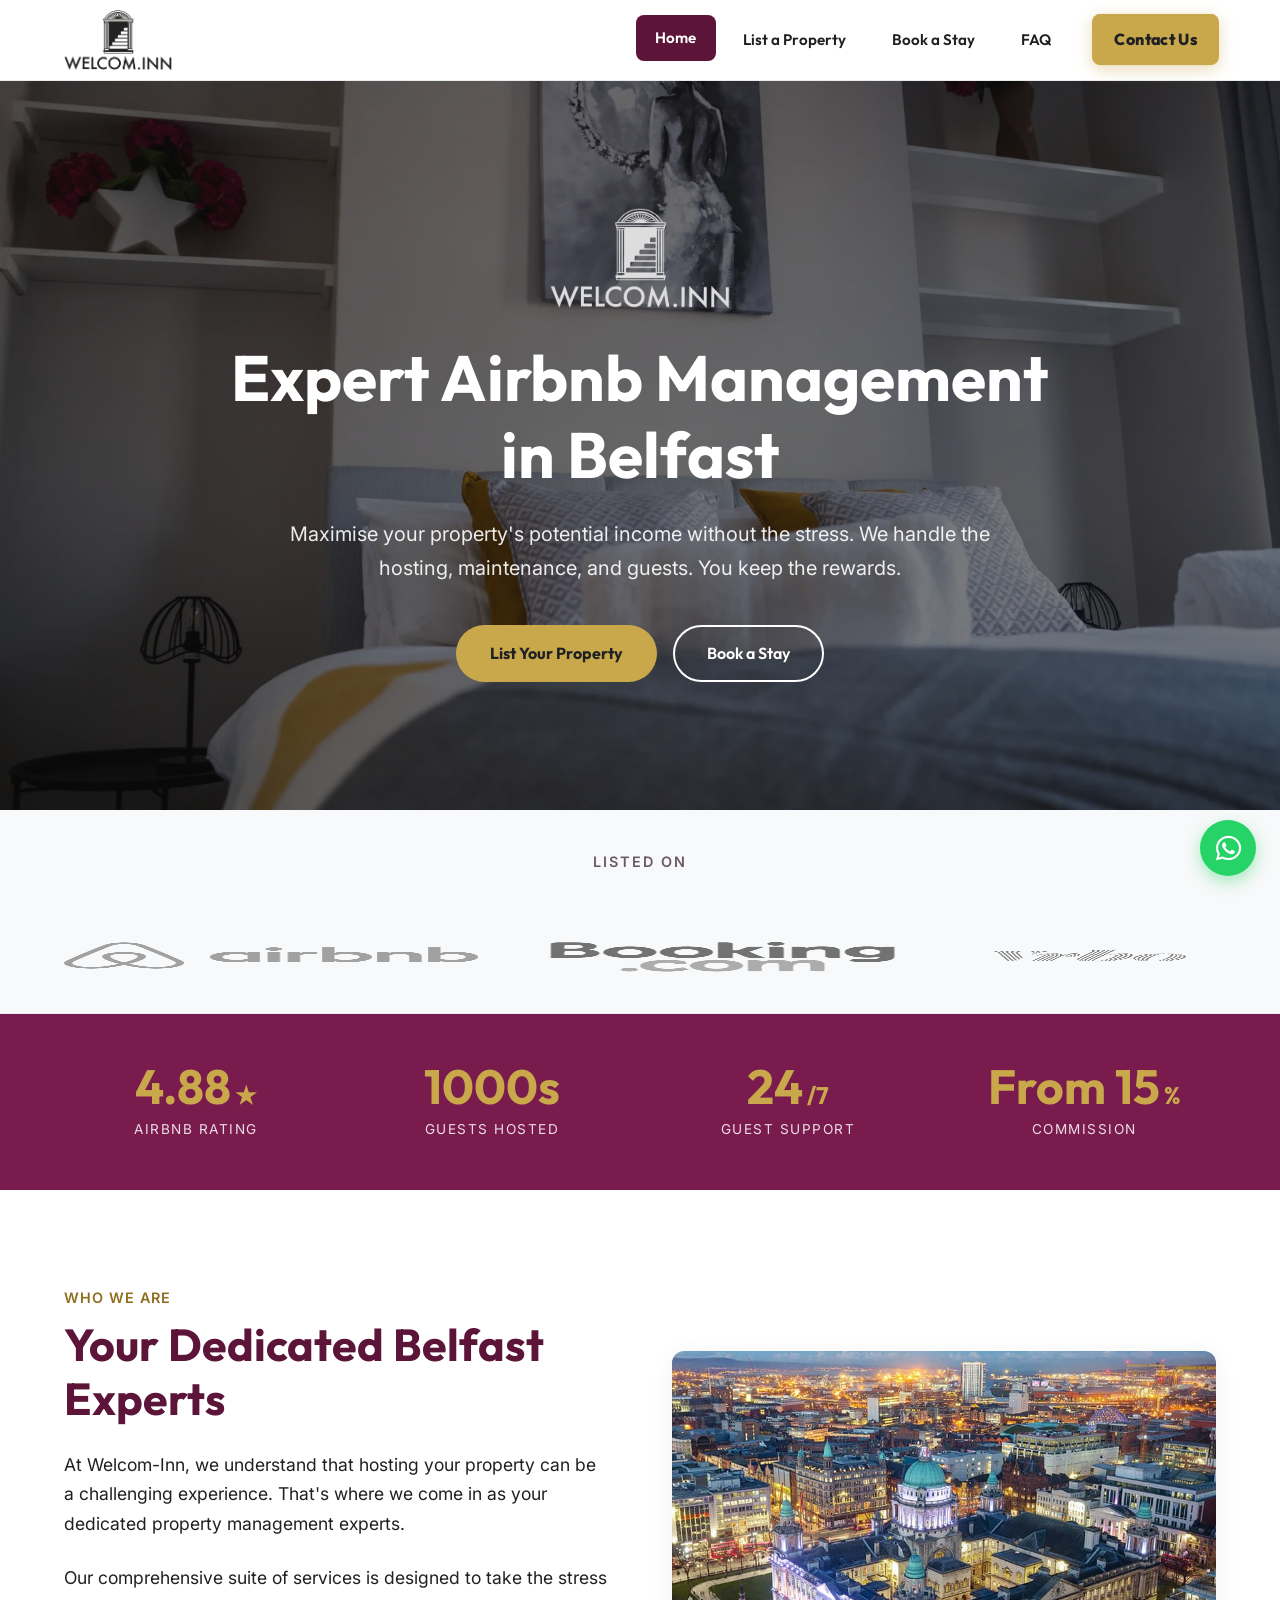
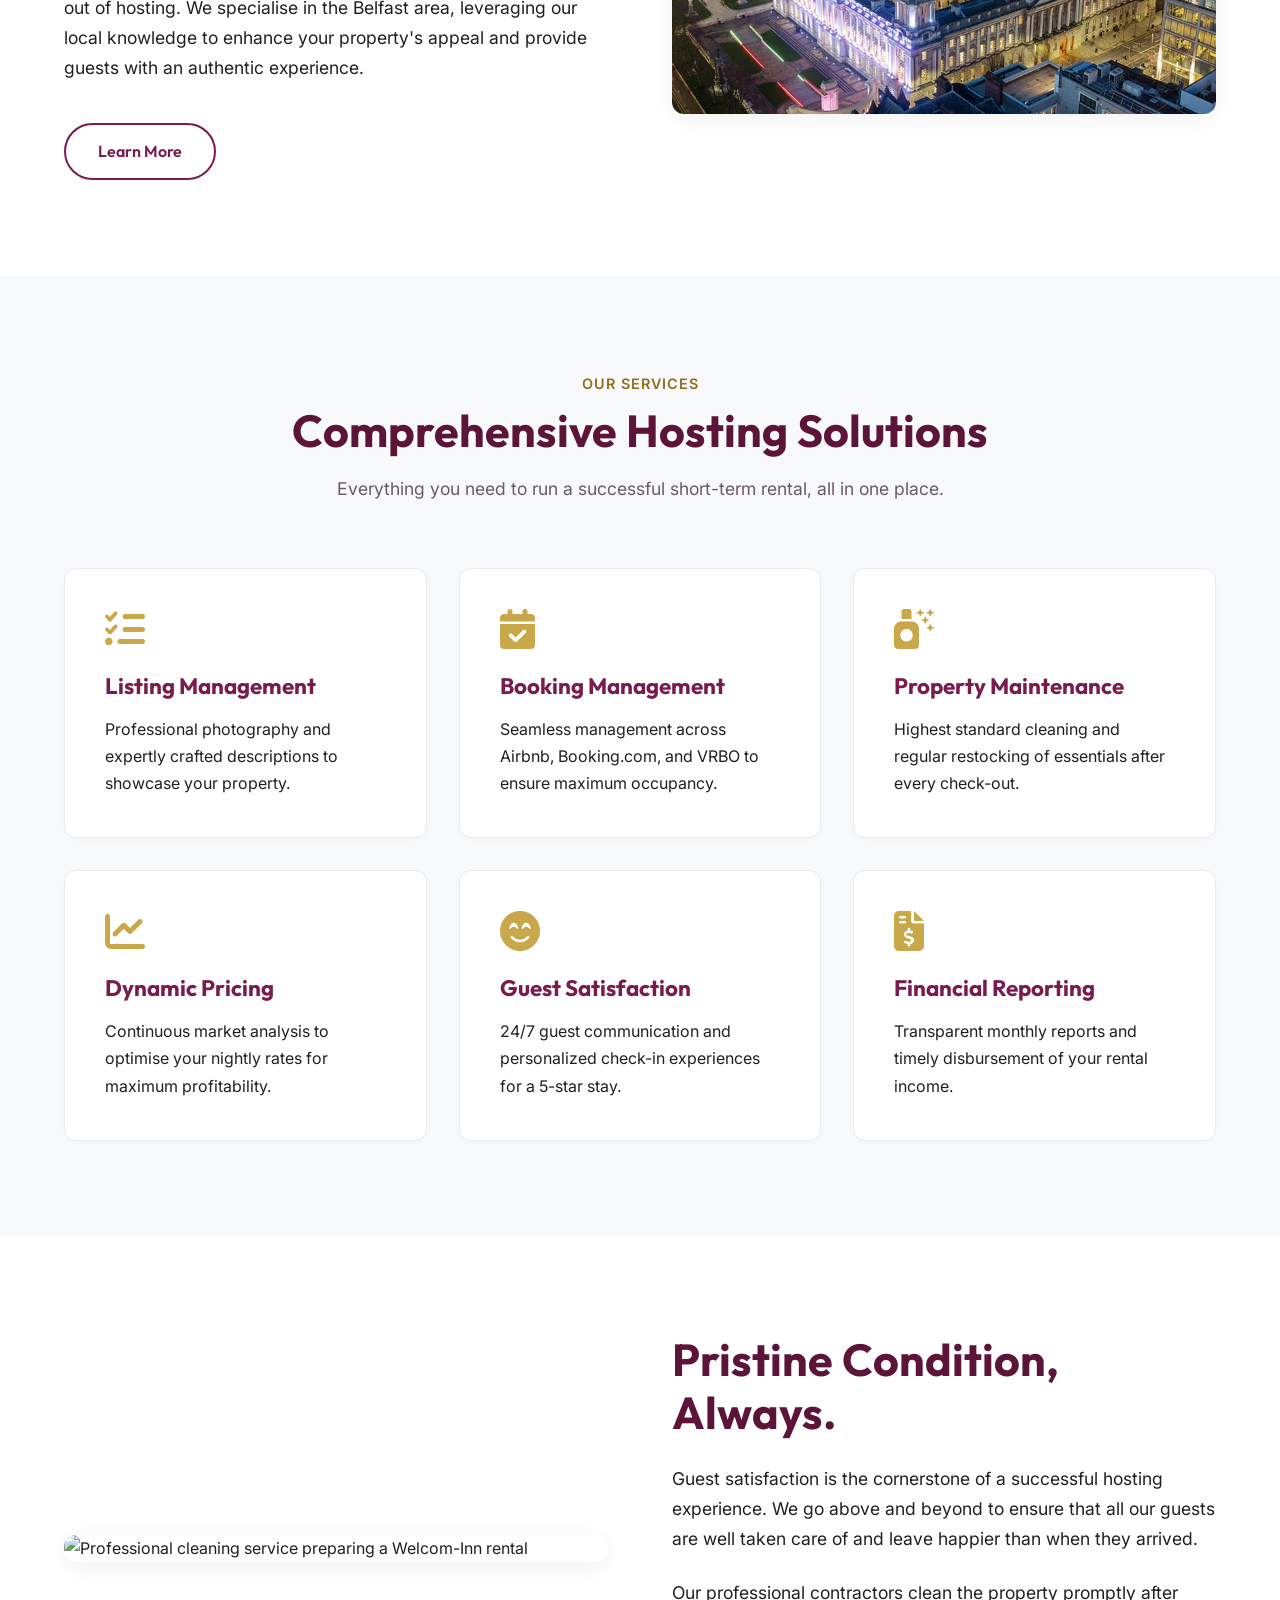
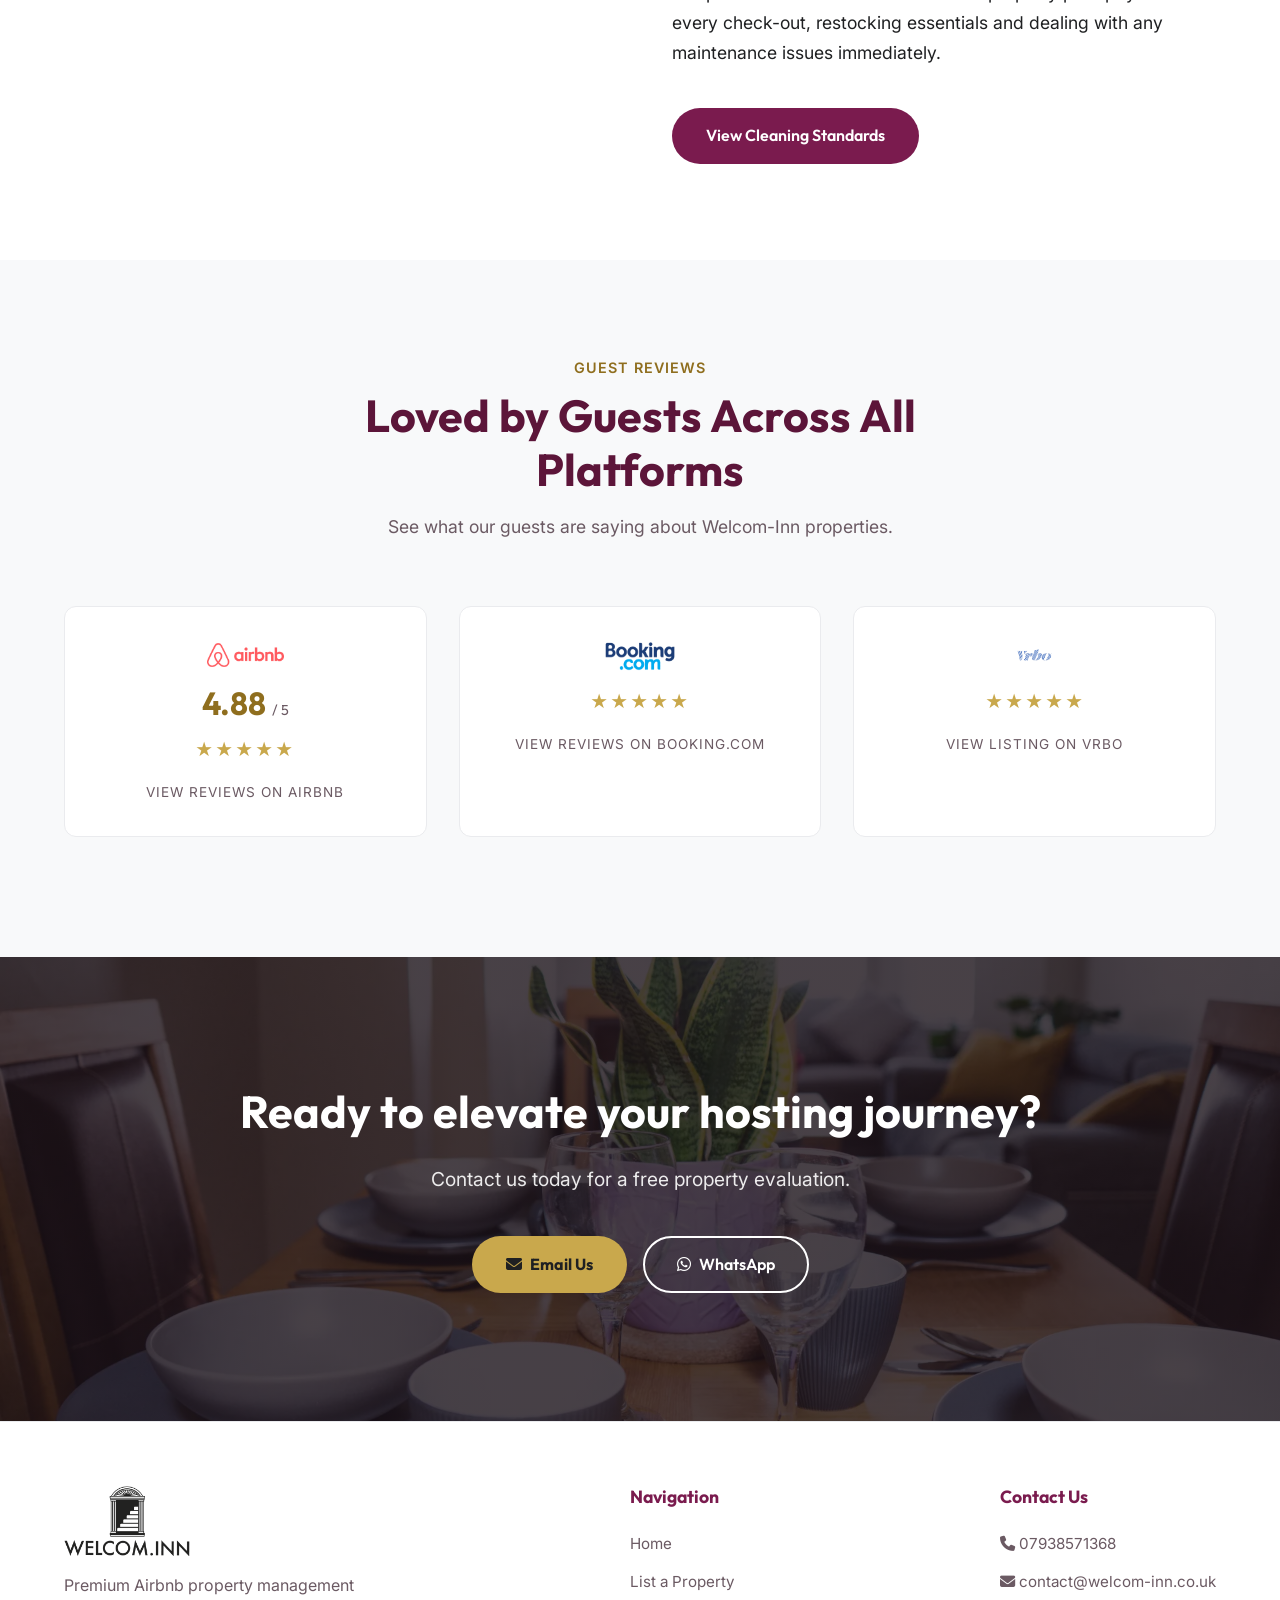
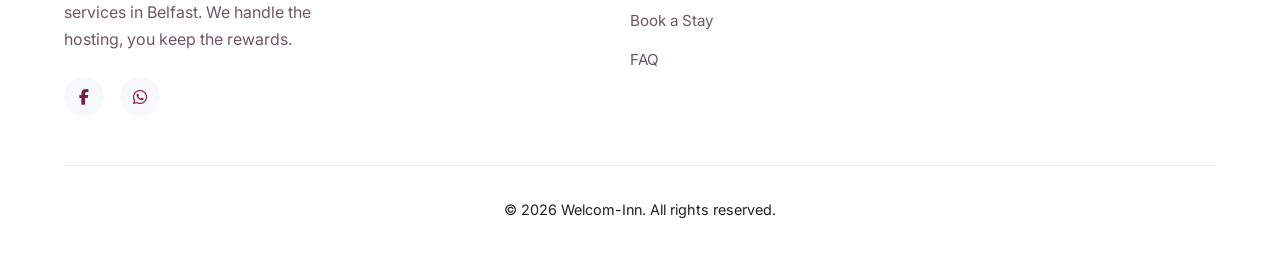
==== commit 874c4b35: "Remove width/height from camera photos to fix EXIF orientation stretching HTML width/height attribut" ====
--- a/index.html
+++ b/index.html
@@ -100,7 +100,7 @@
   <header class="hero">
     <picture>
       <source srcset="pictures/background.webp" type="image/webp">
-      <img src="pictures/background.jpg" alt="Belfast city skyline at dusk" class="hero__bg" width="1920" height="1080">
+      <img src="pictures/background.jpg" alt="Belfast city skyline at dusk" class="hero__bg">
     </picture>
     <div class="container reveal">
       <img src="logos/white-logo.png" alt="Welcom-Inn logo" width="908" height="504" style="height: 100px; width: auto; margin-bottom: 2rem;">
@@ -160,7 +160,7 @@
         <a href="work.html" class="btn btn--outline" style="margin-top: 1rem;">Learn More</a>
       </div>
       <div class="split-section__image">
-        <img src="pictures/belfast.jpg" alt="Belfast cityscape with City Hall" loading="lazy" width="800" height="533">
+        <img src="pictures/belfast.jpg" alt="Belfast cityscape with City Hall" loading="lazy">
       </div>
     </div>
   </section>
@@ -219,7 +219,7 @@
         <a href="work.html#cleaning" class="btn btn--primary" style="margin-top: 1rem;">View Cleaning Standards</a>
       </div>
       <div class="split-section__image">
-        <img src="pictures/cleaning.jpg" alt="Professional cleaning service preparing a Welcom-Inn rental" loading="lazy" width="1920" height="2880">
+        <img src="pictures/cleaning.jpg" alt="Professional cleaning service preparing a Welcom-Inn rental" loading="lazy">
       </div>
     </div>
   </section>
--- a/styles.css
+++ b/styles.css
@@ -120,7 +120,7 @@
   height: 80px;
 }
 
-.nav__logo img { height: 60px; object-fit: contain; }
+.nav__logo img { height: 60px; width: auto; object-fit: contain; }
 
 .nav__toggle {
   display: none;
@@ -272,6 +272,7 @@
 }
 .property-card:hover { transform: translateY(-5px); }
 .property-card__img { height: 240px; overflow: hidden; cursor: pointer; }
+.property-card__img picture { display: block; width: 100%; height: 100%; }
 .property-card__img img { width: 100%; height: 100%; object-fit: cover; transition: transform 0.5s ease; }
 .property-card:hover .property-card__img img { transform: scale(1.05); }
 .property-card__title { cursor: pointer; }
@@ -470,7 +471,7 @@
   gap: 3rem;
   margin-bottom: 3rem;
 }
-.footer__brand img { height: 70px; margin-bottom: 1rem; }
+.footer__brand img { height: 70px; width: auto; margin-bottom: 1rem; }
 .footer__brand p { color: var(--muted); max-width: 300px; }
 .footer__links h4 { margin-bottom: 1.5rem; color: var(--plum); }
 .footer__links ul { display: flex; flex-direction: column; gap: 0.8rem; }
